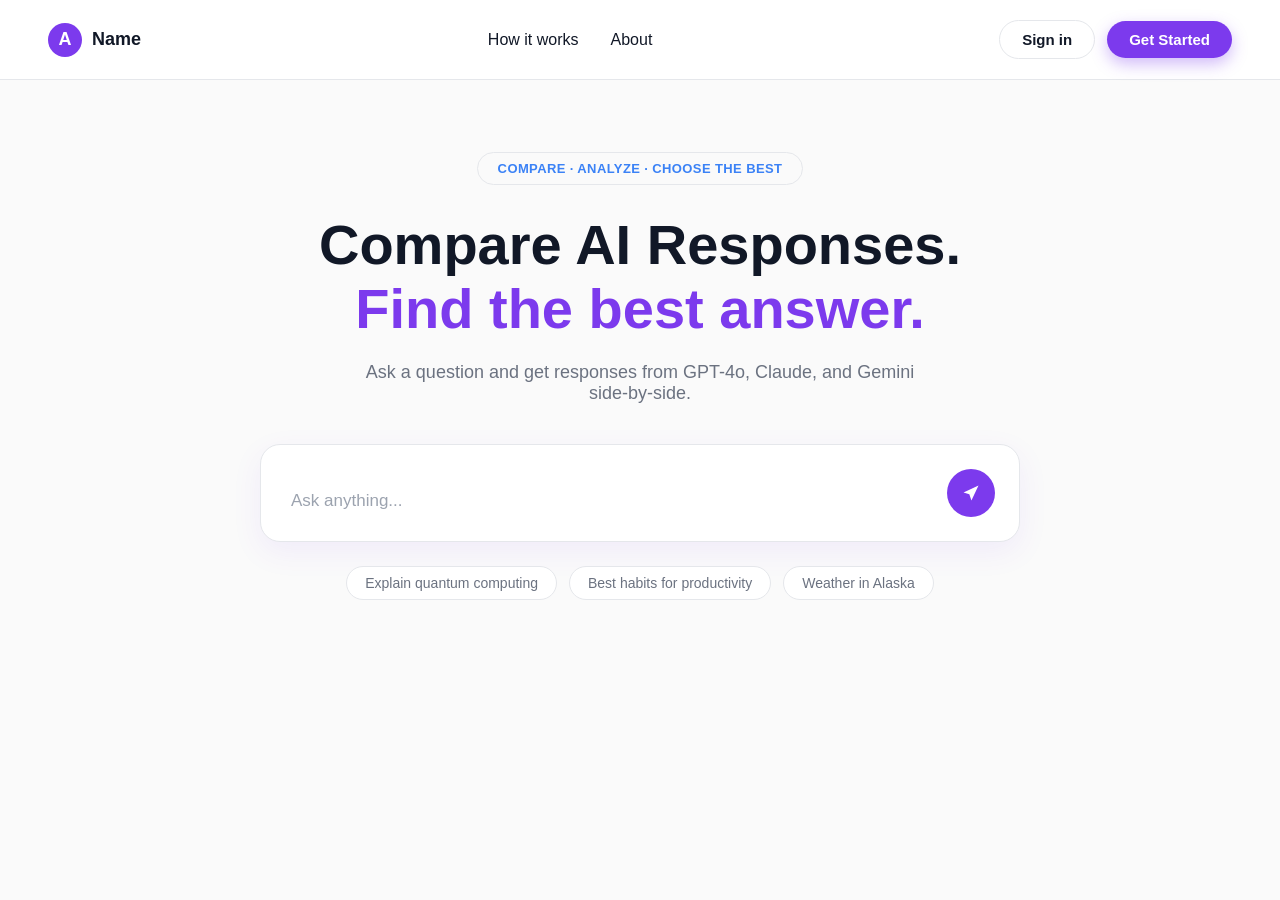
==== index (2).html @ ab3ca562 "Add files via upload" ====
<!DOCTYPE html>
<html lang="en">
<head>
<meta charset="UTF-8">
<meta name="viewport" content="width=device-width, initial-scale=1.0">
<title>LLM Router — Compare AI Responses</title>
<link rel="stylesheet" href="style.css">
</head>
<body>

<header class="topbar">
  <a class="brand" href="#" data-action="go-landing">
    <span class="brand-avatar">A</span>
    <span class="brand-name">Name</span>
  </a>
  <nav class="nav-links">
    <a href="#">How it works</a>
    <a href="#">About</a>
  </nav>
  <div class="nav-actions">
    <a class="btn btn-outline" href="#">Sign in</a>
    <button class="btn btn-primary" data-action="get-started">Get Started</button>
  </div>
</header>

<main>

  <!-- ============ LANDING SCREEN ============ -->
  <section id="screen-landing" class="screen screen--active">
    <div class="landing-hero">
      <span class="pill">COMPARE &middot; ANALYZE &middot; CHOOSE THE BEST</span>
      <h1 class="hero-title">
        Compare AI Responses.<br>
        <span class="accent">Find the best answer.</span>
      </h1>
      <p class="hero-subtitle">
        Ask a question and get responses from GPT-4o, Claude, and Gemini side-by-side.
      </p>

      <form id="question-form" class="ask-box">
        <textarea id="question-input" placeholder="Ask anything..." rows="1" required></textarea>
        <button type="submit" class="send-btn" aria-label="Submit question">
          <svg viewBox="0 0 24 24" fill="currentColor"><path d="M3 11.5 21 3l-8.5 18-2.5-7.5L3 11.5Z"/></svg>
        </button>
      </form>

      <div class="example-chips">
        <button type="button" class="chip">Explain quantum computing</button>
        <button type="button" class="chip">Best habits for productivity</button>
        <button type="button" class="chip">Weather in Alaska</button>
      </div>
    </div>
  </section>

  <!-- ============ LOADING SCREEN ============ -->
  <section id="screen-loading" class="screen">
    <div class="loading-card">
      <span class="brand-avatar brand-avatar--lg">A</span>
      <h2>Comparing responses...</h2>
      <p id="loading-subtitle" class="muted">Getting the best answers from three models.</p>

      <div class="progress-row">
        <div class="progress-track">
          <div id="progress-fill" class="progress-fill"></div>
        </div>
        <span id="progress-percent" class="progress-percent">0%</span>
      </div>

      <ul id="loading-models" class="loading-models"></ul>
    </div>
  </section>

  <!-- ============ RESULTS / COMPARISON SCREEN ============ -->
  <section id="screen-results" class="screen">
    <div class="results-topbar">
      <button class="link-btn" data-action="new-question">&larr; New Question</button>
      <div class="view-toggle">
        <button class="toggle-btn toggle-btn--active" data-view="card">Card View</button>
        <button class="toggle-btn" data-view="table">Table View</button>
      </div>
      <div class="results-actions">
        <button class="icon-btn" data-action="share" title="Share">Share</button>
        <button class="icon-btn" data-action="new-question" title="Restart">&#8635;</button>
      </div>
    </div>

    <h2 class="question-label">Question Asked</h2>
    <p id="question-text" class="question-text">—</p>

    <div id="results-cards" class="results-cards"></div>

    <table id="results-table" class="results-table hidden">
      <thead>
        <tr><th>Model</th><th>Response</th><th></th></tr>
      </thead>
      <tbody id="results-table-body"></tbody>
    </table>

    <div class="verdict-banner">
      <span class="verdict-trophy">🏆</span>
      <div class="verdict-copy">
        <span class="verdict-label">AI Verdict</span>
        <p id="verdict-summary"><strong>—</strong> provides the most actionable, detailed, and well-structured answer.</p>
      </div>
      <div class="verdict-confidence">
        <span class="confidence-label">Confidence Score</span>
        <div class="progress-track progress-track--sm">
          <div id="confidence-fill" class="progress-fill progress-fill--green"></div>
        </div>
      </div>
      <span id="confidence-percent" class="confidence-percent">0%</span>
      <button class="btn btn-outline" data-action="view-verdict">view full verdict &rarr;</button>
    </div>
  </section>

  <!-- ============ EXPANDED RESPONSE SCREEN ============ -->
  <section id="screen-expanded" class="screen">
    <div class="expanded-topbar">
      <button class="link-btn" data-action="back-to-results">&larr; Back to results</button>
      <div class="results-actions">
        <button class="icon-btn" data-action="copy-response">Copy</button>
        <button class="icon-btn" data-action="share">Share</button>
      </div>
    </div>

    <h2 id="expanded-model" class="expanded-model">Model Chosen</h2>
    <p id="expanded-response" class="expanded-response"></p>
  </section>

  <!-- ============ VERDICT / WINNER SCREEN ============ -->
  <section id="screen-verdict" class="screen">
    <div id="confetti" class="confetti"></div>
    <div class="winner-card">
      <span class="winner-trophy">🏆</span>
      <span class="winner-label">WINNER</span>
      <h2 id="winner-model" class="winner-model">Model Name</h2>
      <p id="winner-subtitle" class="winner-subtitle">
        provides the most comprehensive, actionable, and well-structured answer.
      </p>

      <div class="winner-features">
        <div class="feature-card">
          <span class="feature-icon feature-icon--green">🛡️</span>
          <strong>Most Detailed</strong>
          <span class="muted">Covers all aspects thoroughly</span>
        </div>
        <div class="feature-card">
          <span class="feature-icon feature-icon--purple">⚡</span>
          <strong>Most Actionable</strong>
          <span class="muted">Provides clear next steps</span>
        </div>
        <div class="feature-card">
          <span class="feature-icon feature-icon--orange">📋</span>
          <strong>Best Structure</strong>
          <span class="muted">Easy to follow and organized</span>
        </div>
        <div class="feature-card">
          <span class="feature-icon feature-icon--blue">💡</span>
          <strong>More Insights</strong>
          <span class="muted">Offers valuable extra tips</span>
        </div>
      </div>

      <div class="winner-confidence">
        <span class="confidence-label">Confidence Score</span>
        <div class="progress-track">
          <div id="winner-confidence-fill" class="progress-fill progress-fill--green"></div>
        </div>
        <span id="winner-confidence-percent" class="confidence-percent">0%</span>
      </div>

      <button class="btn btn-primary" data-action="ask-another">Ask Another Question &rarr;</button>
    </div>
  </section>

</main>

<script src="script.js"></script>
</body>
</html>
---- style.css ----
:root {
  --purple: #7C3AED;
  --purple-dark: #6D28D9;
  --purple-light: #F3EEFF;
  --blue: #3B82F6;
  --green: #10B981;
  --orange: #F59E0B;
  --ink: #111827;
  --muted: #6B7280;
  --border: #E5E7EB;
  --bg: #FAFAFA;
  --card: #FFFFFF;
  --radius-lg: 20px;
  --radius-md: 12px;
  --shadow: 0 10px 30px rgba(124, 58, 237, 0.08);
}

* { box-sizing: border-box; }

body {
  margin: 0;
  font-family: -apple-system, BlinkMacSystemFont, "Segoe UI", Roboto, Helvetica, Arial, sans-serif;
  color: var(--ink);
  background: var(--bg);
}

a { color: inherit; text-decoration: none; }

.muted { color: var(--muted); }

/* ---------- Top nav ---------- */
.topbar {
  display: flex;
  align-items: center;
  justify-content: space-between;
  padding: 20px 48px;
  border-bottom: 1px solid var(--border);
  background: var(--card);
}

.brand {
  display: flex;
  align-items: center;
  gap: 10px;
  font-weight: 700;
  font-size: 18px;
}

.brand-avatar {
  width: 34px;
  height: 34px;
  border-radius: 50%;
  background: var(--purple);
  color: #fff;
  display: flex;
  align-items: center;
  justify-content: center;
  font-weight: 700;
}

.brand-avatar--lg {
  width: 56px;
  height: 56px;
  font-size: 22px;
  margin: 0 auto 20px;
}

.nav-links {
  display: flex;
  gap: 32px;
  font-weight: 500;
}

.nav-links a:hover { color: var(--purple); }

.nav-actions { display: flex; align-items: center; gap: 12px; }

.btn {
  border: none;
  border-radius: 999px;
  padding: 10px 22px;
  font-weight: 600;
  font-size: 15px;
  cursor: pointer;
  transition: transform 0.15s ease, box-shadow 0.15s ease, opacity 0.15s ease;
}

.btn:hover { transform: translateY(-1px); }

.btn-primary {
  background: var(--purple);
  color: #fff;
  box-shadow: 0 6px 16px rgba(124, 58, 237, 0.35);
}

.btn-primary:hover { background: var(--purple-dark); }

.btn-outline {
  background: #fff;
  color: var(--ink);
  border: 1px solid var(--border);
}

.btn-outline:hover { border-color: var(--purple); color: var(--purple); }

/* ---------- Screens ---------- */
main { max-width: 1100px; margin: 0 auto; padding: 0 24px; }

.screen { display: none; }
.screen--active { display: block; }

/* ---------- Landing ---------- */
.landing-hero {
  text-align: center;
  padding: 72px 0 48px;
}

.pill {
  display: inline-block;
  padding: 8px 20px;
  border-radius: 999px;
  border: 1px solid var(--border);
  color: var(--blue);
  font-weight: 700;
  font-size: 13px;
  letter-spacing: 0.03em;
  margin-bottom: 28px;
}

.hero-title {
  font-size: 56px;
  line-height: 1.15;
  font-weight: 800;
  margin: 0 0 20px;
}

.hero-title .accent { color: var(--purple); }

.hero-subtitle {
  font-size: 18px;
  color: var(--muted);
  max-width: 560px;
  margin: 0 auto 40px;
}

.ask-box {
  display: flex;
  align-items: flex-end;
  gap: 16px;
  max-width: 760px;
  margin: 0 auto;
  background: var(--card);
  border-radius: var(--radius-lg);
  border: 1px solid var(--border);
  box-shadow: var(--shadow);
  padding: 24px 24px 24px 28px;
}

.ask-box textarea {
  flex: 1;
  border: none;
  outline: none;
  resize: none;
  font-size: 17px;
  font-family: inherit;
  color: var(--ink);
  min-height: 28px;
  max-height: 160px;
}

.ask-box textarea::placeholder { color: #9CA3AF; }

.send-btn {
  flex-shrink: 0;
  width: 48px;
  height: 48px;
  border: none;
  border-radius: 50%;
  background: var(--purple);
  color: #fff;
  display: flex;
  align-items: center;
  justify-content: center;
  cursor: pointer;
}

.send-btn svg { width: 20px; height: 20px; }
.send-btn:hover { background: var(--purple-dark); }

.example-chips {
  display: flex;
  justify-content: center;
  flex-wrap: wrap;
  gap: 12px;
  margin-top: 24px;
}

.chip {
  background: #fff;
  border: 1px solid var(--border);
  border-radius: 999px;
  padding: 8px 18px;
  font-size: 14px;
  color: var(--muted);
  cursor: pointer;
}

.chip:hover { border-color: var(--purple); color: var(--purple); }

/* ---------- Loading ---------- */
.loading-card {
  max-width: 480px;
  margin: 100px auto;
  text-align: center;
}

.loading-card h2 { font-size: 24px; margin: 0 0 8px; }
.loading-card .muted { margin: 0 0 32px; }

.progress-row {
  display: flex;
  align-items: center;
  gap: 14px;
  margin-bottom: 36px;
}

.progress-track {
  flex: 1;
  height: 8px;
  background: var(--border);
  border-radius: 999px;
  overflow: hidden;
}

.progress-track--sm { height: 6px; }

.progress-fill {
  height: 100%;
  width: 0%;
  background: var(--green);
  border-radius: 999px;
  transition: width 0.2s ease;
}

.progress-fill--green { background: var(--green); }

.progress-percent, .confidence-percent {
  font-weight: 700;
  font-size: 14px;
  min-width: 40px;
  text-align: right;
}

.loading-models {
  list-style: none;
  margin: 0;
  padding: 0;
  text-align: left;
}

.loading-models li {
  display: flex;
  justify-content: space-between;
  align-items: center;
  padding: 12px 0;
  border-bottom: 1px solid var(--border);
  font-weight: 600;
}

.loading-models li:last-child { border-bottom: none; }

.loading-status { font-weight: 500; font-size: 14px; color: var(--muted); }
.loading-status--done { color: var(--green); }

/* ---------- Results ---------- */
.results-topbar {
  display: flex;
  align-items: center;
  justify-content: space-between;
  padding: 32px 0 8px;
  gap: 16px;
  flex-wrap: wrap;
}

.link-btn {
  background: none;
  border: none;
  font-weight: 600;
  font-size: 15px;
  color: var(--ink);
  cursor: pointer;
}

.link-btn:hover { color: var(--purple); }

.view-toggle {
  display: flex;
  background: var(--border);
  border-radius: 999px;
  padding: 4px;
  gap: 4px;
}

.toggle-btn {
  border: none;
  background: transparent;
  padding: 6px 16px;
  border-radius: 999px;
  font-weight: 600;
  font-size: 13px;
  color: var(--muted);
  cursor: pointer;
}

.toggle-btn--active { background: #fff; color: var(--ink); box-shadow: 0 1px 3px rgba(0,0,0,0.1); }

.results-actions { display: flex; gap: 8px; }

.icon-btn {
  border: 1px solid var(--border);
  background: #fff;
  border-radius: 8px;
  padding: 8px 14px;
  font-weight: 600;
  font-size: 14px;
  cursor: pointer;
}

.icon-btn:hover { border-color: var(--purple); color: var(--purple); }

.question-label {
  font-size: 13px;
  text-transform: uppercase;
  letter-spacing: 0.06em;
  color: var(--muted);
  margin: 20px 0 6px;
}

.question-text {
  font-size: 22px;
  font-weight: 700;
  margin: 0 0 28px;
}

.results-cards {
  display: grid;
  grid-template-columns: repeat(3, 1fr);
  gap: 20px;
  margin-bottom: 28px;
}

.result-card {
  background: var(--card);
  border: 1px solid var(--border);
  border-radius: var(--radius-lg);
  padding: 24px;
  display: flex;
  flex-direction: column;
}

.result-card h3 { margin: 0 0 14px; font-size: 18px; }

.result-card .response-label {
  font-weight: 700;
  margin-bottom: 4px;
}

.result-card p {
  color: var(--muted);
  font-size: 15px;
  line-height: 1.5;
  flex: 1;
  margin: 0 0 20px;
}

.read-more-btn {
  border: none;
  border-radius: var(--radius-md);
  padding: 12px 16px;
  font-weight: 700;
  cursor: pointer;
  text-align: center;
}

.read-more-btn--green { background: #DCFCE7; color: #16A34A; }
.read-more-btn--orange { background: #FEF3C7; color: #D97706; }
.read-more-btn--blue { background: #DBEAFE; color: #2563EB; }

.results-table {
  width: 100%;
  border-collapse: collapse;
  margin-bottom: 28px;
  background: var(--card);
  border: 1px solid var(--border);
  border-radius: var(--radius-lg);
  overflow: hidden;
}

.results-table th, .results-table td {
  text-align: left;
  padding: 16px 20px;
  border-bottom: 1px solid var(--border);
  vertical-align: top;
}

.results-table th { font-size: 13px; text-transform: uppercase; color: var(--muted); }
.results-table td.model-cell { font-weight: 700; white-space: nowrap; }
.results-table td.response-cell { color: var(--muted); font-size: 15px; }
.results-table tr:last-child td { border-bottom: none; }

.hidden { display: none !important; }

.verdict-banner {
  display: flex;
  align-items: center;
  gap: 20px;
  background: var(--purple-light);
  border-radius: var(--radius-lg);
  padding: 24px 28px;
  margin-bottom: 48px;
  flex-wrap: wrap;
}

.verdict-trophy { font-size: 32px; }

.verdict-copy { flex: 1; min-width: 220px; }
.verdict-label { display: block; font-size: 13px; color: var(--muted); margin-bottom: 4px; }
.verdict-copy p { margin: 0; font-size: 16px; }

.verdict-confidence {
  display: flex;
  flex-direction: column;
  gap: 6px;
  min-width: 160px;
}

.confidence-label { font-size: 13px; color: var(--muted); }

/* ---------- Expanded response ---------- */
.expanded-topbar {
  display: flex;
  align-items: center;
  justify-content: space-between;
  padding: 32px 0;
}

.expanded-model { font-size: 26px; margin: 0 0 20px; }

.expanded-response {
  font-size: 17px;
  line-height: 1.7;
  color: var(--ink);
  max-width: 760px;
  padding-bottom: 80px;
}

/* ---------- Verdict / Winner ---------- */
#screen-verdict { position: relative; overflow: hidden; }

.confetti { position: absolute; inset: 0; pointer-events: none; }

.confetti span {
  position: absolute;
  top: -20px;
  width: 8px;
  height: 8px;
  border-radius: 2px;
  animation: confetti-fall linear forwards;
}

@keyframes confetti-fall {
  to { transform: translateY(420px) rotate(360deg); opacity: 0; }
}

.winner-card {
  position: relative;
  text-align: center;
  max-width: 640px;
  margin: 56px auto;
  padding: 0 16px;
}

.winner-trophy { font-size: 56px; display: block; margin-bottom: 12px; }

.winner-label {
  display: inline-block;
  font-weight: 800;
  letter-spacing: 0.15em;
  font-size: 13px;
  color: var(--purple);
  margin-bottom: 8px;
}

.winner-model { font-size: 34px; margin: 0 0 12px; }

.winner-subtitle {
  color: var(--muted);
  font-size: 16px;
  max-width: 480px;
  margin: 0 auto 32px;
}

.winner-features {
  display: grid;
  grid-template-columns: repeat(4, 1fr);
  gap: 14px;
  margin-bottom: 40px;
}

.feature-card {
  background: var(--card);
  border: 1px solid var(--border);
  border-radius: var(--radius-md);
  padding: 18px 12px;
  display: flex;
  flex-direction: column;
  gap: 6px;
  font-size: 13px;
}

.feature-icon { font-size: 20px; margin-bottom: 4px; }

.winner-confidence {
  display: flex;
  align-items: center;
  gap: 14px;
  margin-bottom: 32px;
  text-align: left;
}

.winner-confidence .confidence-label { flex-shrink: 0; }

/* ---------- Responsive ---------- */
@media (max-width: 860px) {
  .topbar { padding: 16px 20px; }
  .nav-links { display: none; }
  .hero-title { font-size: 38px; }
  .results-cards { grid-template-columns: 1fr; }
  .winner-features { grid-template-columns: repeat(2, 1fr); }
  .verdict-banner { flex-direction: column; align-items: flex-start; }
}
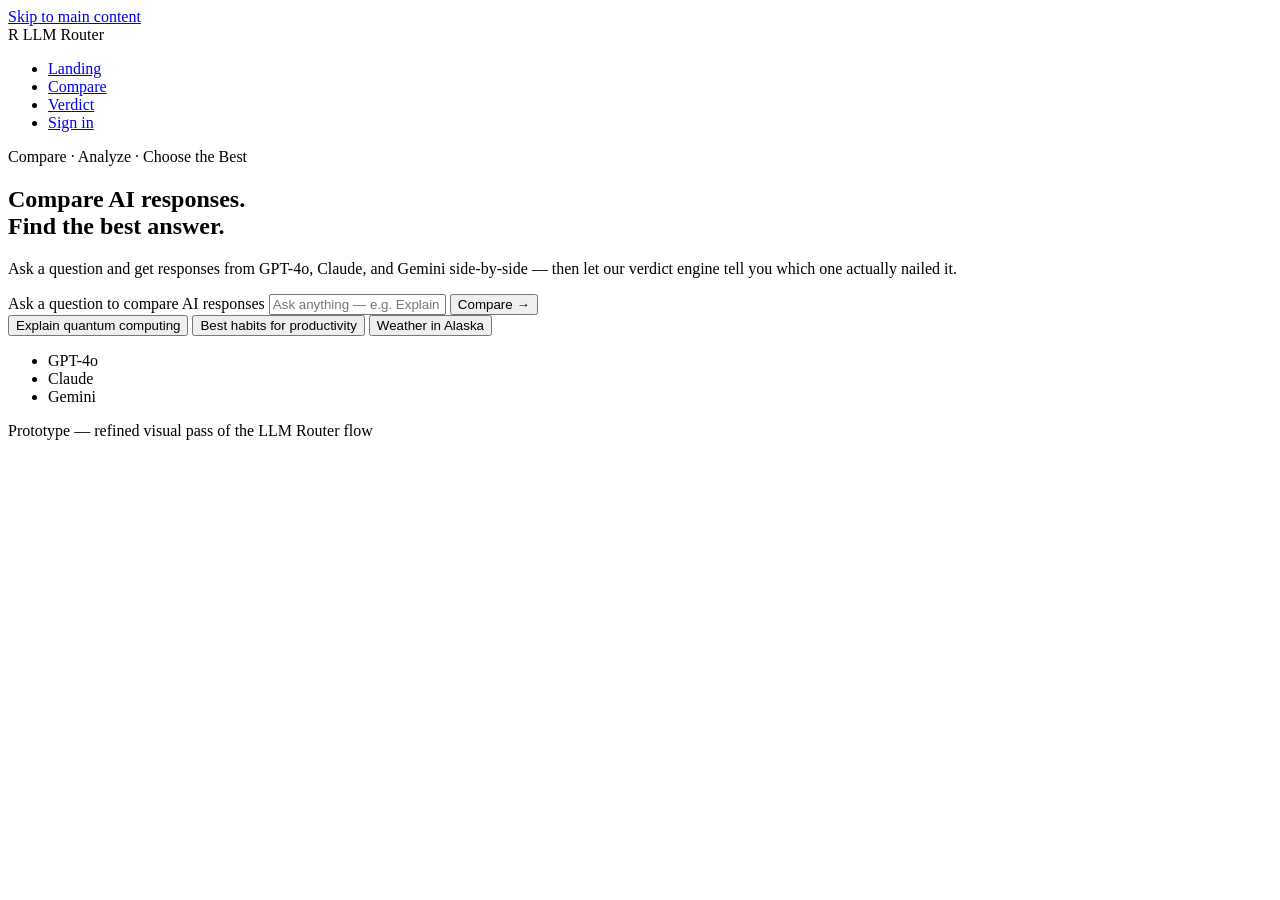
==== commit 3693f32b: "Add files via upload" ====
--- a/index (2).html
+++ b/index (2).html
@@ -2,179 +2,276 @@
 <html lang="en">
 <head>
 <meta charset="UTF-8">
-<meta name="viewport" content="width=device-width, initial-scale=1.0">
-<title>LLM Router — Compare AI Responses</title>
-<link rel="stylesheet" href="style.css">
+<meta name="viewport" content="width=device-width, initial-scale=1">
+<title>LLM Router — Compare AI responses</title>
+<meta name="description" content="Ask a question, compare answers from GPT-4o, Claude and Gemini side by side, and see which response wins.">
+<link rel="icon" href="data:image/svg+xml,%3Csvg xmlns='http://www.w3.org/2000/svg' viewBox='0 0 32 32'%3E%3Cdefs%3E%3ClinearGradient id='g' x1='0' y1='0' x2='1' y2='1'%3E%3Cstop offset='0' stop-color='%238B7CFF'/%3E%3Cstop offset='1' stop-color='%235B8CFF'/%3E%3C/linearGradient%3E%3C/defs%3E%3Crect width='32' height='32' rx='8' fill='url(%23g)'/%3E%3Ctext x='16' y='22' font-family='Arial,sans-serif' font-weight='800' font-size='18' fill='%230A0B0E' text-anchor='middle'%3ER%3C/text%3E%3C/svg%3E">
+<link rel="preconnect" href="https://fonts.googleapis.com">
+<link rel="preconnect" href="https://fonts.gstatic.com" crossorigin>
+<link href="https://fonts.googleapis.com/css2?family=Inter:wght@400;500;600;700;800&display=swap" rel="stylesheet">
+<link rel="stylesheet" href="css/styles.css">
 </head>
 <body>
 
-<header class="topbar">
-  <a class="brand" href="#" data-action="go-landing">
-    <span class="brand-avatar">A</span>
-    <span class="brand-name">Name</span>
-  </a>
-  <nav class="nav-links">
-    <a href="#">How it works</a>
-    <a href="#">About</a>
-  </nav>
-  <div class="nav-actions">
-    <a class="btn btn-outline" href="#">Sign in</a>
-    <button class="btn btn-primary" data-action="get-started">Get Started</button>
-  </div>
-</header>
-
-<main>
-
-  <!-- ============ LANDING SCREEN ============ -->
-  <section id="screen-landing" class="screen screen--active">
-    <div class="landing-hero">
-      <span class="pill">COMPARE &middot; ANALYZE &middot; CHOOSE THE BEST</span>
-      <h1 class="hero-title">
-        Compare AI Responses.<br>
-        <span class="accent">Find the best answer.</span>
+<a class="skip-link" href="#main-content">Skip to main content</a>
+
+<div class="app">
+
+  <header class="site-header">
+    <div class="brand">
+      <span class="brand-mark" aria-hidden="true">R</span>
+      <span class="brand-name">LLM Router</span>
+    </div>
+
+    <nav class="primary-nav" aria-label="Main">
+      <ul>
+        <li><a href="#/landing" data-route="landing">Landing</a></li>
+        <li><a href="#/compare" data-route="compare">Compare</a></li>
+        <li><a href="#/verdict" data-route="verdict">Verdict</a></li>
+        <li><a href="#/auth" data-route="auth">Sign in</a></li>
+      </ul>
+    </nav>
+
+    <div class="header-spacer" aria-hidden="true"></div>
+  </header>
+
+  <p id="route-announcer" class="visually-hidden" role="status" aria-live="polite"></p>
+  <p id="toast" class="visually-hidden" role="status" aria-live="polite"></p>
+
+  <main id="main-content" class="app-main" tabindex="-1">
+
+    <!-- ============ SCREEN: LANDING ============ -->
+    <section id="screen-landing" class="screen screen-landing" data-screen="landing" tabindex="-1">
+      <p class="eyebrow">
+        <span class="eyebrow-dot" aria-hidden="true"></span>
+        Compare &middot; Analyze &middot; Choose the Best
+      </p>
+
+      <h1 class="landing-title">
+        Compare AI responses.<br>
+        <span class="gradient-text">Find the best answer.</span>
       </h1>
-      <p class="hero-subtitle">
-        Ask a question and get responses from GPT-4o, Claude, and Gemini side-by-side.
+
+      <p class="landing-subtitle">
+        Ask a question and get responses from GPT-4o, Claude, and Gemini side-by-side — then let our verdict engine tell you which one actually nailed it.
       </p>
 
-      <form id="question-form" class="ask-box">
-        <textarea id="question-input" placeholder="Ask anything..." rows="1" required></textarea>
-        <button type="submit" class="send-btn" aria-label="Submit question">
-          <svg viewBox="0 0 24 24" fill="currentColor"><path d="M3 11.5 21 3l-8.5 18-2.5-7.5L3 11.5Z"/></svg>
+      <form id="query-form" class="query-form" novalidate>
+        <label class="visually-hidden" for="query-input">Ask a question to compare AI responses</label>
+        <input
+          id="query-input"
+          name="query"
+          type="text"
+          class="query-input"
+          placeholder="Ask anything — e.g. Explain quantum computing"
+          autocomplete="off"
+        >
+        <button type="submit" class="btn btn-primary query-submit">
+          Compare <span aria-hidden="true">→</span>
         </button>
       </form>
 
-      <div class="example-chips">
-        <button type="button" class="chip">Explain quantum computing</button>
-        <button type="button" class="chip">Best habits for productivity</button>
-        <button type="button" class="chip">Weather in Alaska</button>
-      </div>
-    </div>
-  </section>
-
-  <!-- ============ LOADING SCREEN ============ -->
-  <section id="screen-loading" class="screen">
-    <div class="loading-card">
-      <span class="brand-avatar brand-avatar--lg">A</span>
-      <h2>Comparing responses...</h2>
-      <p id="loading-subtitle" class="muted">Getting the best answers from three models.</p>
-
-      <div class="progress-row">
-        <div class="progress-track">
-          <div id="progress-fill" class="progress-fill"></div>
-        </div>
-        <span id="progress-percent" class="progress-percent">0%</span>
-      </div>
-
-      <ul id="loading-models" class="loading-models"></ul>
-    </div>
-  </section>
-
-  <!-- ============ RESULTS / COMPARISON SCREEN ============ -->
-  <section id="screen-results" class="screen">
-    <div class="results-topbar">
-      <button class="link-btn" data-action="new-question">&larr; New Question</button>
-      <div class="view-toggle">
-        <button class="toggle-btn toggle-btn--active" data-view="card">Card View</button>
-        <button class="toggle-btn" data-view="table">Table View</button>
-      </div>
-      <div class="results-actions">
-        <button class="icon-btn" data-action="share" title="Share">Share</button>
-        <button class="icon-btn" data-action="new-question" title="Restart">&#8635;</button>
-      </div>
-    </div>
-
-    <h2 class="question-label">Question Asked</h2>
-    <p id="question-text" class="question-text">—</p>
-
-    <div id="results-cards" class="results-cards"></div>
-
-    <table id="results-table" class="results-table hidden">
-      <thead>
-        <tr><th>Model</th><th>Response</th><th></th></tr>
-      </thead>
-      <tbody id="results-table-body"></tbody>
-    </table>
-
-    <div class="verdict-banner">
-      <span class="verdict-trophy">🏆</span>
-      <div class="verdict-copy">
-        <span class="verdict-label">AI Verdict</span>
-        <p id="verdict-summary"><strong>—</strong> provides the most actionable, detailed, and well-structured answer.</p>
-      </div>
-      <div class="verdict-confidence">
-        <span class="confidence-label">Confidence Score</span>
-        <div class="progress-track progress-track--sm">
-          <div id="confidence-fill" class="progress-fill progress-fill--green"></div>
-        </div>
-      </div>
-      <span id="confidence-percent" class="confidence-percent">0%</span>
-      <button class="btn btn-outline" data-action="view-verdict">view full verdict &rarr;</button>
-    </div>
-  </section>
-
-  <!-- ============ EXPANDED RESPONSE SCREEN ============ -->
-  <section id="screen-expanded" class="screen">
-    <div class="expanded-topbar">
-      <button class="link-btn" data-action="back-to-results">&larr; Back to results</button>
-      <div class="results-actions">
-        <button class="icon-btn" data-action="copy-response">Copy</button>
-        <button class="icon-btn" data-action="share">Share</button>
-      </div>
-    </div>
-
-    <h2 id="expanded-model" class="expanded-model">Model Chosen</h2>
-    <p id="expanded-response" class="expanded-response"></p>
-  </section>
-
-  <!-- ============ VERDICT / WINNER SCREEN ============ -->
-  <section id="screen-verdict" class="screen">
-    <div id="confetti" class="confetti"></div>
-    <div class="winner-card">
-      <span class="winner-trophy">🏆</span>
-      <span class="winner-label">WINNER</span>
-      <h2 id="winner-model" class="winner-model">Model Name</h2>
-      <p id="winner-subtitle" class="winner-subtitle">
-        provides the most comprehensive, actionable, and well-structured answer.
-      </p>
-
-      <div class="winner-features">
-        <div class="feature-card">
-          <span class="feature-icon feature-icon--green">🛡️</span>
-          <strong>Most Detailed</strong>
-          <span class="muted">Covers all aspects thoroughly</span>
-        </div>
-        <div class="feature-card">
-          <span class="feature-icon feature-icon--purple">⚡</span>
-          <strong>Most Actionable</strong>
-          <span class="muted">Provides clear next steps</span>
-        </div>
-        <div class="feature-card">
-          <span class="feature-icon feature-icon--orange">📋</span>
-          <strong>Best Structure</strong>
-          <span class="muted">Easy to follow and organized</span>
-        </div>
-        <div class="feature-card">
-          <span class="feature-icon feature-icon--blue">💡</span>
-          <strong>More Insights</strong>
-          <span class="muted">Offers valuable extra tips</span>
-        </div>
-      </div>
-
-      <div class="winner-confidence">
-        <span class="confidence-label">Confidence Score</span>
-        <div class="progress-track">
-          <div id="winner-confidence-fill" class="progress-fill progress-fill--green"></div>
-        </div>
-        <span id="winner-confidence-percent" class="confidence-percent">0%</span>
-      </div>
-
-      <button class="btn btn-primary" data-action="ask-another">Ask Another Question &rarr;</button>
-    </div>
-  </section>
-
-</main>
-
-<script src="script.js"></script>
+      <div class="examples" role="group" aria-label="Example questions">
+        <button type="button" class="chip" data-example="Explain quantum computing">Explain quantum computing</button>
+        <button type="button" class="chip" data-example="Best habits for productivity">Best habits for productivity</button>
+        <button type="button" class="chip" data-example="Weather in Alaska">Weather in Alaska</button>
+      </div>
+
+      <ul class="model-list" aria-label="Models compared">
+        <li><span class="model-dot" style="background:#5B8CFF" aria-hidden="true"></span>GPT-4o</li>
+        <li><span class="model-dot" style="background:#8B7CFF" aria-hidden="true"></span>Claude</li>
+        <li><span class="model-dot" style="background:#5BD6C0" aria-hidden="true"></span>Gemini</li>
+      </ul>
+    </section>
+
+    <!-- ============ SCREEN: COMPARE ============ -->
+    <section id="screen-compare" class="screen screen-compare" data-screen="compare" tabindex="-1" hidden>
+      <div class="compare-header">
+        <div>
+          <p class="eyebrow-label" id="question-label">Question asked</p>
+          <h1 class="question-text" id="question-text">&ldquo;Explain quantum computing&rdquo;</h1>
+        </div>
+
+        <div class="compare-controls">
+          <div class="view-tabs" role="tablist" aria-label="Response view">
+            <button type="button" id="tab-card" class="tab-btn" role="tab" aria-selected="true" aria-controls="panel-card" tabindex="0">Card View</button>
+            <button type="button" id="tab-table" class="tab-btn" role="tab" aria-selected="false" aria-controls="panel-table" tabindex="-1">Table View</button>
+          </div>
+          <button type="button" class="btn btn-ghost" id="share-btn">Share</button>
+        </div>
+      </div>
+
+      <div id="panel-card" role="tabpanel" aria-labelledby="tab-card" tabindex="0">
+        <div class="response-grid">
+
+          <article class="response-card is-winner">
+            <span class="winner-badge"><span aria-hidden="true">🏆</span> Winner</span>
+            <h2 class="response-model"><span class="model-dot" style="background:#8B7CFF" aria-hidden="true"></span>Claude</h2>
+            <p class="response-snippet">Quantum computing harnesses superposition and entanglement to process information in fundamentally different ways than classical computers — here's a breakdown of the core concepts, with a real-world analogy for each.</p>
+            <button type="button" class="link-btn" data-open-verdict>Open full response <span aria-hidden="true">→</span></button>
+          </article>
+
+          <article class="response-card">
+            <h2 class="response-model"><span class="model-dot" style="background:#5B8CFF" aria-hidden="true"></span>GPT-4o</h2>
+            <p class="response-snippet">Quantum computing uses qubits that can exist in superposition, enabling certain calculations to be performed in parallel compared to classical bits.</p>
+            <button type="button" class="link-btn" data-open-verdict>Open full response <span aria-hidden="true">→</span></button>
+          </article>
+
+          <article class="response-card">
+            <h2 class="response-model"><span class="model-dot" style="background:#5BD6C0" aria-hidden="true"></span>Gemini</h2>
+            <p class="response-snippet">At its core, quantum computing relies on qubits instead of bits. Unlike classical bits, qubits can represent multiple states simultaneously.</p>
+            <button type="button" class="link-btn" data-open-verdict>Open full response <span aria-hidden="true">→</span></button>
+          </article>
+
+        </div>
+      </div>
+
+      <div id="panel-table" role="tabpanel" aria-labelledby="tab-table" tabindex="0" hidden>
+        <table class="response-table">
+          <caption class="visually-hidden">Model responses for &ldquo;Explain quantum computing&rdquo;</caption>
+          <thead>
+            <tr>
+              <th scope="col">Model</th>
+              <th scope="col">Response</th>
+            </tr>
+          </thead>
+          <tbody>
+            <tr>
+              <th scope="row"><span class="model-dot" style="background:#5B8CFF" aria-hidden="true"></span>GPT-4o</th>
+              <td>Quantum computing uses qubits that can exist in superposition, enabling certain calculations to be performed in parallel compared to classical bits.</td>
+            </tr>
+            <tr>
+              <th scope="row"><span class="model-dot" style="background:#8B7CFF" aria-hidden="true"></span>Claude <span class="visually-hidden">(winner)</span></th>
+              <td>Quantum computing harnesses superposition and entanglement to process information in fundamentally different ways than classical computers — here's a breakdown of the core concepts, with a real-world analogy for each.</td>
+            </tr>
+            <tr>
+              <th scope="row"><span class="model-dot" style="background:#5BD6C0" aria-hidden="true"></span>Gemini</th>
+              <td>At its core, quantum computing relies on qubits instead of bits. Unlike classical bits, qubits can represent multiple states simultaneously.</td>
+            </tr>
+          </tbody>
+        </table>
+      </div>
+
+      <div class="verdict-banner">
+        <div class="verdict-banner-text">
+          <span class="verdict-banner-icon" aria-hidden="true">🏆</span>
+          <div>
+            <p class="verdict-banner-label">AI Verdict</p>
+            <p class="verdict-banner-body"><strong>Claude</strong> provides the most actionable, detailed, and well-structured answer.</p>
+          </div>
+        </div>
+        <button type="button" class="btn btn-primary" data-open-verdict>View full verdict <span aria-hidden="true">→</span></button>
+      </div>
+    </section>
+
+    <!-- ============ SCREEN: VERDICT ============ -->
+    <section id="screen-verdict" class="screen screen-verdict" data-screen="verdict" tabindex="-1" hidden>
+      <a class="back-link" href="#/compare">
+        <span aria-hidden="true">←</span> Back to results
+      </a>
+
+      <div class="verdict-card">
+        <span class="winner-badge winner-badge-lg"><span aria-hidden="true">🏆</span> Winner</span>
+        <h1 class="verdict-title">Claude</h1>
+        <p class="verdict-desc">Provides the most comprehensive, actionable, and well-structured answer among the three models compared.</p>
+
+        <ul class="criteria-grid">
+          <li class="criteria-item">
+            <p class="criteria-title"><span aria-hidden="true">🛡️</span> Most Detailed</p>
+            <p class="criteria-desc">Covers all aspects thoroughly</p>
+          </li>
+          <li class="criteria-item">
+            <p class="criteria-title"><span aria-hidden="true">⚡</span> Most Actionable</p>
+            <p class="criteria-desc">Provides clear next steps</p>
+          </li>
+          <li class="criteria-item">
+            <p class="criteria-title"><span aria-hidden="true">📋</span> Best Structure</p>
+            <p class="criteria-desc">Easy to follow and organized</p>
+          </li>
+          <li class="criteria-item">
+            <p class="criteria-title"><span aria-hidden="true">💡</span> More Insights</p>
+            <p class="criteria-desc">Offers valuable extra tips</p>
+          </li>
+        </ul>
+
+        <p class="confidence-label" id="confidence-label">Confidence Score</p>
+        <div
+          class="confidence-track"
+          role="progressbar"
+          aria-labelledby="confidence-label"
+          aria-valuenow="87"
+          aria-valuemin="0"
+          aria-valuemax="100"
+          aria-valuetext="87%"
+        >
+          <div class="confidence-fill" style="width:87%"></div>
+        </div>
+        <p class="confidence-value" aria-hidden="true">87%</p>
+
+        <div class="verdict-actions">
+          <button type="button" class="btn btn-secondary" id="copy-verdict-btn">Copy</button>
+          <button type="button" class="btn btn-secondary" id="share-verdict-btn">Share</button>
+          <a class="btn btn-primary" href="#/landing" id="ask-another-btn">Ask another question <span aria-hidden="true">→</span></a>
+        </div>
+      </div>
+    </section>
+
+    <!-- ============ SCREEN: AUTH ============ -->
+    <section id="screen-auth" class="screen screen-auth" data-screen="auth" tabindex="-1" hidden>
+      <div class="auth-card">
+        <div class="auth-tabs" role="tablist" aria-label="Account access">
+          <button type="button" id="tab-signin" class="tab-btn" role="tab" aria-selected="true" aria-controls="panel-signin" tabindex="0">Sign in</button>
+          <button type="button" id="tab-signup" class="tab-btn" role="tab" aria-selected="false" aria-controls="panel-signup" tabindex="-1">Create account</button>
+        </div>
+
+        <div id="panel-signin" role="tabpanel" aria-labelledby="tab-signin" tabindex="0">
+          <h1 class="auth-title" tabindex="-1">Welcome back</h1>
+          <p class="auth-subtitle">Sign in to continue comparing AI responses.</p>
+
+          <form class="auth-form" data-auth-form novalidate>
+            <div class="field">
+              <label for="signin-username">Username</label>
+              <input id="signin-username" name="username" type="text" autocomplete="username" placeholder="your username">
+            </div>
+            <div class="field">
+              <label for="signin-password">Password</label>
+              <input id="signin-password" name="password" type="password" autocomplete="current-password" placeholder="••••••••">
+            </div>
+            <button type="submit" class="btn btn-primary auth-submit">Sign in</button>
+          </form>
+
+          <p class="auth-switch">Don't have an account? <a href="#" data-switch-tab="signup">Get Started</a></p>
+        </div>
+
+        <div id="panel-signup" role="tabpanel" aria-labelledby="tab-signup" tabindex="0" hidden>
+          <h1 class="auth-title" tabindex="-1">Create your account</h1>
+          <p class="auth-subtitle">Get started comparing AI responses side-by-side.</p>
+
+          <form class="auth-form" data-auth-form novalidate>
+            <div class="field">
+              <label for="signup-username">Username</label>
+              <input id="signup-username" name="username" type="text" autocomplete="username" placeholder="your username">
+            </div>
+            <div class="field">
+              <label for="signup-password">Password</label>
+              <input id="signup-password" name="password" type="password" autocomplete="new-password" placeholder="••••••••">
+            </div>
+            <button type="submit" class="btn btn-primary auth-submit">Create Account</button>
+          </form>
+
+          <p class="auth-switch">Already have an account? <a href="#" data-switch-tab="signin">Sign in</a></p>
+        </div>
+      </div>
+    </section>
+
+  </main>
+
+  <footer class="site-footer">
+    Prototype — refined visual pass of the LLM Router flow
+  </footer>
+
+</div>
+
+<script src="js/app.js"></script>
 </body>
 </html>
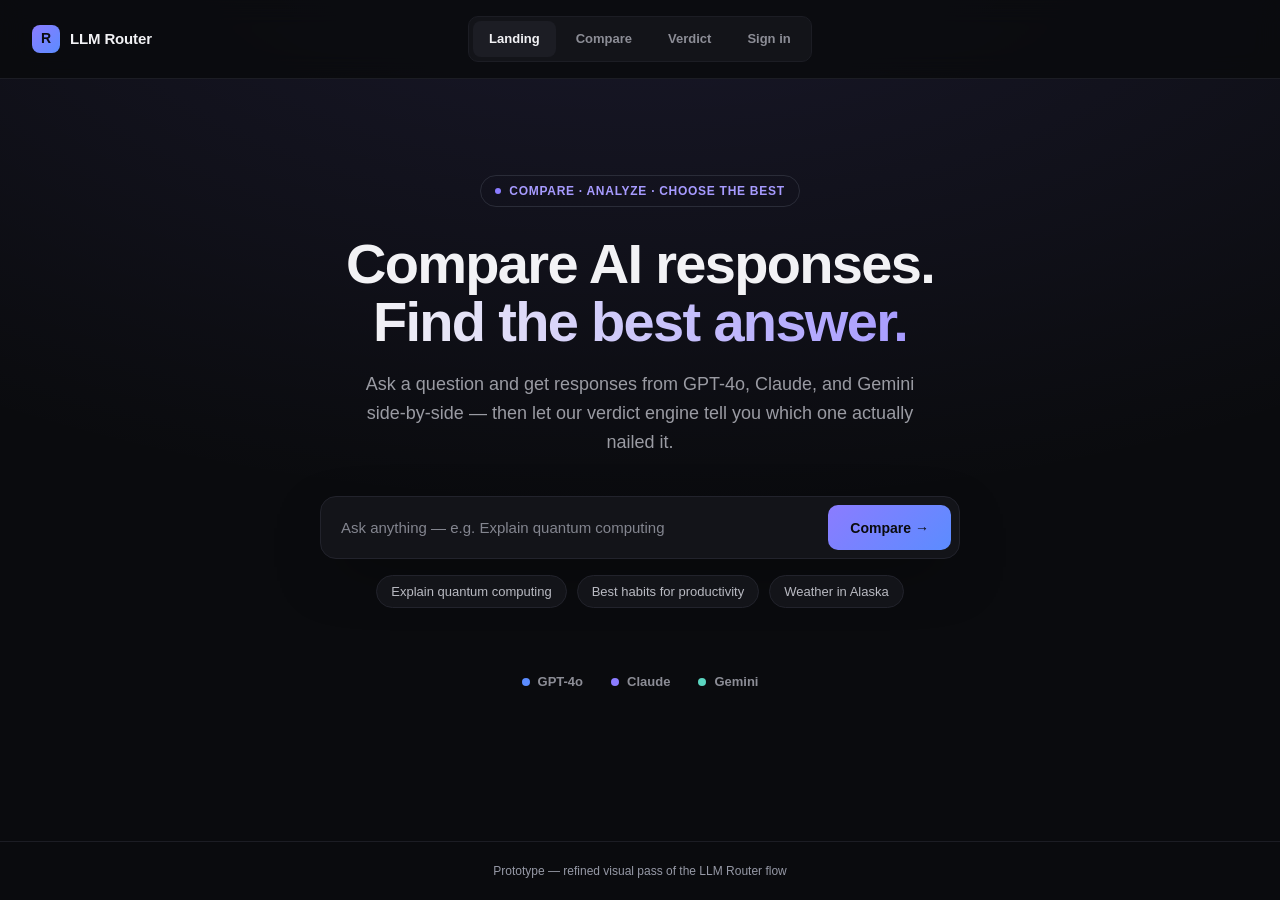
==== commit 0fc9104c: "Add files via upload" ====
--- a/index (2).html
+++ b/index (2).html
@@ -9,7 +9,7 @@
 <link rel="preconnect" href="https://fonts.googleapis.com">
 <link rel="preconnect" href="https://fonts.gstatic.com" crossorigin>
 <link href="https://fonts.googleapis.com/css2?family=Inter:wght@400;500;600;700;800&display=swap" rel="stylesheet">
-<link rel="stylesheet" href="css/styles.css">
+<link rel="stylesheet" href="styles.css">
 </head>
 <body>
 
@@ -272,6 +272,6 @@
 
 </div>
 
-<script src="js/app.js"></script>
+<script src="script.js"></script>
 </body>
 </html>
--- a/styles.css
+++ b/styles.css
@@ -0,0 +1,861 @@
+/* ===== Design tokens ===== */
+:root {
+  --bg: #0A0B0E;
+  --surface: #131419;
+  --surface-2: #0F1015;
+  --surface-3: #1C1D24;
+  --border: #22232C;
+  --border-soft: #1C1D24;
+  --border-strong: #2A2C38;
+  --border-accent: #2A2C4A;
+  --border-winner: #5B4FCF;
+
+  --text: #F2F2F5;
+  --text-secondary: #9A9BA3;
+  --text-muted: #8C8D96;
+  --text-label: #B9BAC2;
+  --text-faint: #8B8C97;
+  --text-placeholder: #83858F;
+  --text-footer: #9699A6;
+  --text-body: #D6D7DD;
+
+  --accent: #8B7CFF;
+  --accent-2: #5B8CFF;
+  --accent-hover: #A79BFF;
+  --on-accent: #0A0B0E;
+
+  --winner-grad-start: #FFD76A;
+  --winner-grad-end: #FFB020;
+  --winner-text: #2A1B00;
+
+  --focus-ring: #C7BFFF;
+
+  --radius-sm: 8px;
+  --radius-md: 10px;
+  --radius-lg: 16px;
+  --radius-xl: 20px;
+  --radius-pill: 999px;
+}
+
+/* ===== Reset ===== */
+* {
+  box-sizing: border-box;
+}
+
+html {
+  color-scheme: dark;
+}
+
+body {
+  margin: 0;
+  background: var(--bg);
+  color: var(--text);
+  font-family: 'Inter', -apple-system, BlinkMacSystemFont, 'Segoe UI', sans-serif;
+  line-height: 1.5;
+}
+
+img, svg {
+  max-width: 100%;
+}
+
+a {
+  color: var(--accent);
+}
+
+a:hover {
+  color: var(--accent-hover);
+}
+
+input::placeholder {
+  color: var(--text-placeholder);
+}
+
+::selection {
+  background: rgba(139, 124, 255, 0.35);
+}
+
+::-webkit-scrollbar {
+  width: 8px;
+  height: 8px;
+}
+
+::-webkit-scrollbar-thumb {
+  background: var(--surface-3);
+  border-radius: 8px;
+}
+
+@media (prefers-reduced-motion: no-preference) {
+  @keyframes pulse {
+    0%, 100% { opacity: 1; }
+    50% { opacity: 0.4; }
+  }
+  .eyebrow-dot {
+    animation: pulse 2s infinite;
+  }
+}
+
+/* ===== Accessibility helpers ===== */
+.visually-hidden {
+  position: absolute;
+  width: 1px;
+  height: 1px;
+  padding: 0;
+  margin: -1px;
+  overflow: hidden;
+  clip: rect(0, 0, 0, 0);
+  white-space: nowrap;
+  border: 0;
+}
+
+.skip-link {
+  position: absolute;
+  top: -60px;
+  left: 12px;
+  z-index: 100;
+  background: var(--accent);
+  color: var(--on-accent);
+  font-weight: 700;
+  padding: 12px 18px;
+  border-radius: var(--radius-md);
+  transition: top 0.15s ease;
+}
+
+.skip-link:focus {
+  top: 12px;
+}
+
+:focus-visible {
+  outline: 3px solid var(--focus-ring);
+  outline-offset: 2px;
+  border-radius: 4px;
+}
+
+/* ===== Layout ===== */
+.app {
+  min-height: 100vh;
+  background:
+    radial-gradient(ellipse 1200px 600px at 50% -10%, rgba(139, 124, 255, 0.12), transparent),
+    var(--bg);
+  display: flex;
+  flex-direction: column;
+}
+
+.site-header {
+  position: sticky;
+  top: 0;
+  z-index: 50;
+  display: flex;
+  align-items: center;
+  justify-content: space-between;
+  gap: 16px;
+  padding: 16px 32px;
+  border-bottom: 1px solid var(--border-soft);
+  background: rgba(10, 11, 14, 0.85);
+  backdrop-filter: blur(12px);
+  flex-wrap: wrap;
+}
+
+.brand {
+  display: flex;
+  align-items: center;
+  gap: 10px;
+}
+
+.brand-mark {
+  width: 28px;
+  height: 28px;
+  border-radius: 8px;
+  background: linear-gradient(135deg, var(--accent), var(--accent-2));
+  display: flex;
+  align-items: center;
+  justify-content: center;
+  font-weight: 800;
+  font-size: 14px;
+  color: var(--on-accent);
+}
+
+.brand-name {
+  font-weight: 700;
+  font-size: 15px;
+  letter-spacing: -0.01em;
+}
+
+.primary-nav ul {
+  list-style: none;
+  display: flex;
+  gap: 4px;
+  background: var(--surface);
+  border: 1px solid var(--surface-3);
+  border-radius: var(--radius-md);
+  padding: 4px;
+  margin: 0;
+}
+
+.primary-nav a {
+  display: inline-block;
+  color: var(--text-muted);
+  font-size: 13px;
+  font-weight: 600;
+  padding: 8px 16px;
+  border-radius: var(--radius-sm);
+  text-decoration: none;
+}
+
+.primary-nav a:hover {
+  color: var(--text);
+}
+
+.primary-nav a[aria-current="page"] {
+  background: var(--surface-3);
+  color: var(--text);
+}
+
+.header-spacer {
+  width: 120px;
+}
+
+@media (max-width: 720px) {
+  .header-spacer { display: none; }
+}
+
+.app-main {
+  flex: 1;
+  display: flex;
+  flex-direction: column;
+}
+
+.screen {
+  flex: 1;
+  width: 100%;
+}
+
+.screen[hidden] {
+  display: none;
+}
+
+/* ===== Landing ===== */
+.screen-landing {
+  display: flex;
+  flex-direction: column;
+  align-items: center;
+  padding: 96px 24px 64px;
+  text-align: center;
+}
+
+.eyebrow {
+  display: inline-flex;
+  align-items: center;
+  gap: 8px;
+  padding: 6px 14px;
+  border: 1px solid var(--border-strong);
+  border-radius: var(--radius-pill);
+  font-size: 12px;
+  font-weight: 600;
+  letter-spacing: 0.06em;
+  color: var(--accent-hover);
+  margin: 0 0 28px;
+  text-transform: uppercase;
+}
+
+.eyebrow-dot {
+  width: 6px;
+  height: 6px;
+  border-radius: 50%;
+  background: var(--accent);
+  flex-shrink: 0;
+}
+
+.landing-title {
+  font-size: clamp(32px, 6vw, 56px);
+  font-weight: 800;
+  letter-spacing: -0.03em;
+  line-height: 1.05;
+  margin: 0 0 18px;
+  max-width: 780px;
+}
+
+.gradient-text {
+  background: linear-gradient(90deg, var(--text), var(--accent-hover));
+  -webkit-background-clip: text;
+  background-clip: text;
+  color: transparent;
+}
+
+.landing-subtitle {
+  font-size: 18px;
+  color: var(--text-secondary);
+  max-width: 560px;
+  line-height: 1.6;
+  margin: 0 0 40px;
+}
+
+.query-form {
+  width: 100%;
+  max-width: 640px;
+  background: var(--surface);
+  border: 1px solid var(--border);
+  border-radius: var(--radius-lg);
+  padding: 8px;
+  display: flex;
+  gap: 8px;
+  box-shadow: 0 20px 60px -20px rgba(0, 0, 0, 0.6);
+}
+
+.query-input {
+  flex: 1;
+  min-width: 0;
+  background: transparent;
+  border: none;
+  outline: none;
+  color: var(--text);
+  font-size: 15px;
+  padding: 14px 12px;
+  font-family: inherit;
+}
+
+.examples {
+  display: flex;
+  gap: 10px;
+  margin-top: 16px;
+  flex-wrap: wrap;
+  justify-content: center;
+}
+
+.chip {
+  background: var(--surface);
+  border: 1px solid var(--border);
+  color: var(--text-label);
+  font-size: 13px;
+  padding: 8px 14px;
+  border-radius: var(--radius-pill);
+  cursor: pointer;
+  font-family: inherit;
+}
+
+.chip:hover {
+  border-color: var(--border-strong);
+  color: var(--text);
+}
+
+.model-list {
+  list-style: none;
+  display: flex;
+  gap: 28px;
+  margin: 64px 0 0;
+  padding: 0;
+  align-items: center;
+  flex-wrap: wrap;
+  justify-content: center;
+}
+
+.model-list li {
+  display: flex;
+  align-items: center;
+  gap: 8px;
+  font-size: 13px;
+  color: var(--text-muted);
+  font-weight: 600;
+}
+
+.model-dot {
+  width: 8px;
+  height: 8px;
+  border-radius: 50%;
+  flex-shrink: 0;
+  display: inline-block;
+}
+
+/* ===== Buttons ===== */
+.btn {
+  font-family: inherit;
+  font-weight: 700;
+  font-size: 14px;
+  border-radius: var(--radius-md);
+  cursor: pointer;
+  border: none;
+  padding: 11px 20px;
+  text-decoration: none;
+  display: inline-flex;
+  align-items: center;
+  justify-content: center;
+  gap: 4px;
+  min-height: 44px;
+}
+
+.btn-primary {
+  background: linear-gradient(135deg, var(--accent), var(--accent-2));
+  color: var(--on-accent);
+}
+
+.btn-secondary {
+  background: var(--surface-3);
+  border: 1px solid var(--border-strong);
+  color: var(--text-body);
+}
+
+.btn-ghost {
+  background: var(--surface);
+  border: 1px solid var(--border);
+  color: var(--text-label);
+  font-size: 13px;
+  padding: 9px 14px;
+  min-height: 40px;
+}
+
+.query-submit {
+  padding: 0 22px;
+  white-space: nowrap;
+}
+
+.link-btn {
+  align-self: flex-start;
+  background: none;
+  border: none;
+  color: var(--accent);
+  font-size: 13px;
+  font-weight: 600;
+  cursor: pointer;
+  padding: 8px 0;
+  font-family: inherit;
+  min-height: 44px;
+}
+
+.link-btn:hover {
+  color: var(--accent-hover);
+}
+
+/* ===== Compare screen ===== */
+.screen-compare {
+  padding: 40px 32px 64px;
+  max-width: 1200px;
+  margin: 0 auto;
+  width: 100%;
+}
+
+.compare-header {
+  display: flex;
+  align-items: center;
+  justify-content: space-between;
+  margin-bottom: 24px;
+  flex-wrap: wrap;
+  gap: 16px;
+}
+
+.eyebrow-label {
+  font-size: 12px;
+  color: var(--text-faint);
+  font-weight: 600;
+  text-transform: uppercase;
+  letter-spacing: 0.06em;
+  margin: 0 0 6px;
+}
+
+.question-text {
+  font-size: 22px;
+  font-weight: 700;
+  letter-spacing: -0.01em;
+  margin: 0;
+}
+
+.compare-controls {
+  display: flex;
+  gap: 8px;
+  align-items: center;
+}
+
+.view-tabs {
+  display: flex;
+  background: var(--surface);
+  border: 1px solid var(--border);
+  border-radius: var(--radius-md);
+  padding: 3px;
+}
+
+.tab-btn {
+  background: transparent;
+  color: var(--text-muted);
+  border: none;
+  font-size: 13px;
+  font-weight: 600;
+  padding: 8px 16px;
+  border-radius: var(--radius-sm);
+  cursor: pointer;
+  font-family: inherit;
+}
+
+.tab-btn[aria-selected="true"] {
+  background: var(--surface-3);
+  color: var(--text);
+}
+
+.response-grid {
+  display: grid;
+  grid-template-columns: repeat(3, 1fr);
+  gap: 16px;
+}
+
+@media (max-width: 900px) {
+  .response-grid {
+    grid-template-columns: 1fr;
+  }
+}
+
+.response-card {
+  background: var(--surface);
+  border: 1px solid var(--border);
+  border-radius: var(--radius-lg);
+  padding: 20px;
+  display: flex;
+  flex-direction: column;
+  gap: 14px;
+  position: relative;
+}
+
+.response-card.is-winner {
+  border-color: var(--border-winner);
+}
+
+.winner-badge {
+  position: absolute;
+  top: -11px;
+  left: 18px;
+  background: linear-gradient(135deg, var(--winner-grad-start), var(--winner-grad-end));
+  color: var(--winner-text);
+  font-size: 11px;
+  font-weight: 800;
+  padding: 3px 10px;
+  border-radius: var(--radius-pill);
+  letter-spacing: 0.03em;
+  display: inline-flex;
+  align-items: center;
+  gap: 4px;
+}
+
+.winner-badge-lg {
+  position: static;
+  display: inline-flex;
+  background: rgba(255, 183, 32, 0.12);
+  border: 1px solid rgba(255, 183, 32, 0.3);
+  color: var(--winner-grad-start);
+  font-size: 12px;
+  font-weight: 800;
+  padding: 6px 14px;
+  letter-spacing: 0.04em;
+  margin-bottom: 20px;
+}
+
+.response-model {
+  display: flex;
+  align-items: center;
+  gap: 10px;
+  font-weight: 700;
+  font-size: 15px;
+  margin: 0;
+}
+
+.response-snippet {
+  font-size: 14px;
+  line-height: 1.65;
+  color: var(--text-body);
+  flex: 1;
+  margin: 0;
+}
+
+.response-table {
+  width: 100%;
+  border-collapse: collapse;
+  background: var(--surface);
+  border: 1px solid var(--border);
+  border-radius: var(--radius-lg);
+  overflow: hidden;
+}
+
+.response-table th,
+.response-table td {
+  text-align: left;
+  padding: 18px 20px;
+  border-bottom: 1px solid var(--border-soft);
+  font-size: 14px;
+  vertical-align: top;
+}
+
+.response-table thead th {
+  color: var(--text-faint);
+  font-size: 12px;
+  text-transform: uppercase;
+  letter-spacing: 0.06em;
+}
+
+.response-table tbody th {
+  font-weight: 700;
+  white-space: nowrap;
+  display: flex;
+  align-items: center;
+  gap: 8px;
+}
+
+.response-table td {
+  color: var(--text-body);
+}
+
+.response-table tbody tr:last-child th,
+.response-table tbody tr:last-child td {
+  border-bottom: none;
+}
+
+.verdict-banner {
+  margin-top: 28px;
+  background: linear-gradient(135deg, rgba(139, 124, 255, 0.10), rgba(91, 140, 255, 0.06));
+  border: 1px solid var(--border-accent);
+  border-radius: var(--radius-lg);
+  padding: 20px 24px;
+  display: flex;
+  align-items: center;
+  justify-content: space-between;
+  gap: 20px;
+  flex-wrap: wrap;
+}
+
+.verdict-banner-text {
+  display: flex;
+  align-items: center;
+  gap: 14px;
+}
+
+.verdict-banner-icon {
+  font-size: 24px;
+}
+
+.verdict-banner-label {
+  font-size: 12px;
+  font-weight: 700;
+  text-transform: uppercase;
+  letter-spacing: 0.06em;
+  color: var(--accent-hover);
+  margin: 0 0 4px;
+}
+
+.verdict-banner-body {
+  font-size: 14px;
+  color: var(--text-body);
+  margin: 0;
+}
+
+.verdict-banner-body strong {
+  color: var(--text);
+}
+
+/* ===== Verdict screen ===== */
+.screen-verdict {
+  padding: 40px 32px 64px;
+  max-width: 760px;
+  margin: 0 auto;
+  width: 100%;
+}
+
+.back-link {
+  display: inline-flex;
+  align-items: center;
+  gap: 6px;
+  background: none;
+  border: none;
+  color: var(--text-muted);
+  font-size: 13px;
+  cursor: pointer;
+  padding: 8px 0;
+  margin-bottom: 20px;
+  text-decoration: none;
+}
+
+.back-link:hover {
+  color: var(--text);
+}
+
+.verdict-card {
+  background: linear-gradient(180deg, #16171F, var(--surface));
+  border: 1px solid var(--border-accent);
+  border-radius: var(--radius-xl);
+  padding: 36px;
+  text-align: center;
+}
+
+.verdict-title {
+  font-size: 32px;
+  font-weight: 800;
+  margin: 0 0 12px;
+  letter-spacing: -0.02em;
+}
+
+.verdict-desc {
+  color: var(--text-body);
+  font-size: 15px;
+  line-height: 1.6;
+  max-width: 520px;
+  margin: 0 auto 28px;
+}
+
+.criteria-grid {
+  list-style: none;
+  display: grid;
+  grid-template-columns: repeat(2, 1fr);
+  gap: 12px;
+  text-align: left;
+  margin: 0 0 32px;
+  padding: 0;
+}
+
+@media (max-width: 560px) {
+  .criteria-grid {
+    grid-template-columns: 1fr;
+  }
+}
+
+.criteria-item {
+  background: var(--surface-2);
+  border: 1px solid var(--surface-3);
+  border-radius: 12px;
+  padding: 14px 16px;
+}
+
+.criteria-title {
+  font-size: 13px;
+  font-weight: 700;
+  margin: 0 0 4px;
+}
+
+.criteria-desc {
+  font-size: 12px;
+  color: var(--text-muted);
+  margin: 0;
+}
+
+.confidence-label {
+  margin: 0 0 8px;
+  font-size: 12px;
+  color: var(--text-muted);
+  font-weight: 600;
+  text-transform: uppercase;
+  letter-spacing: 0.05em;
+}
+
+.confidence-track {
+  width: 100%;
+  height: 10px;
+  background: var(--surface-3);
+  border-radius: var(--radius-pill);
+  overflow: hidden;
+  margin-bottom: 8px;
+}
+
+.confidence-fill {
+  height: 100%;
+  background: linear-gradient(90deg, var(--accent), var(--accent-2));
+  border-radius: var(--radius-pill);
+}
+
+.confidence-value {
+  font-size: 22px;
+  font-weight: 800;
+  margin: 0 0 28px;
+}
+
+.verdict-actions {
+  display: flex;
+  gap: 10px;
+  justify-content: center;
+  flex-wrap: wrap;
+}
+
+/* ===== Auth screen ===== */
+.screen-auth {
+  display: flex;
+  align-items: center;
+  justify-content: center;
+  padding: 60px 24px;
+}
+
+.auth-card {
+  width: 100%;
+  max-width: 380px;
+  background: var(--surface);
+  border: 1px solid var(--border);
+  border-radius: var(--radius-xl);
+  padding: 36px;
+}
+
+.auth-tabs {
+  display: flex;
+  background: var(--surface-2);
+  border: 1px solid var(--surface-3);
+  border-radius: var(--radius-md);
+  padding: 4px;
+  margin-bottom: 28px;
+}
+
+.auth-tabs .tab-btn {
+  flex: 1;
+}
+
+.auth-title {
+  font-size: 22px;
+  font-weight: 800;
+  margin: 0 0 6px;
+  letter-spacing: -0.01em;
+}
+
+.auth-subtitle {
+  font-size: 13px;
+  color: var(--text-muted);
+  margin: 0 0 24px;
+}
+
+.auth-form {
+  display: flex;
+  flex-direction: column;
+  gap: 12px;
+  margin-bottom: 20px;
+}
+
+.field label {
+  font-size: 12px;
+  font-weight: 600;
+  color: var(--text-label);
+  display: block;
+  margin-bottom: 6px;
+}
+
+.field input {
+  width: 100%;
+  background: var(--surface-2);
+  border: 1px solid var(--border);
+  border-radius: var(--radius-md);
+  padding: 11px 12px;
+  color: var(--text);
+  font-size: 14px;
+  outline: none;
+  font-family: inherit;
+}
+
+.field input:focus-visible {
+  border-color: var(--accent);
+}
+
+.auth-submit {
+  width: 100%;
+}
+
+.auth-switch {
+  text-align: center;
+  font-size: 13px;
+  color: var(--text-muted);
+  margin: 0;
+}
+
+/* ===== Footer ===== */
+.site-footer {
+  text-align: center;
+  padding: 20px;
+  font-size: 12px;
+  color: var(--text-footer);
+  border-top: 1px solid var(--border-soft);
+}
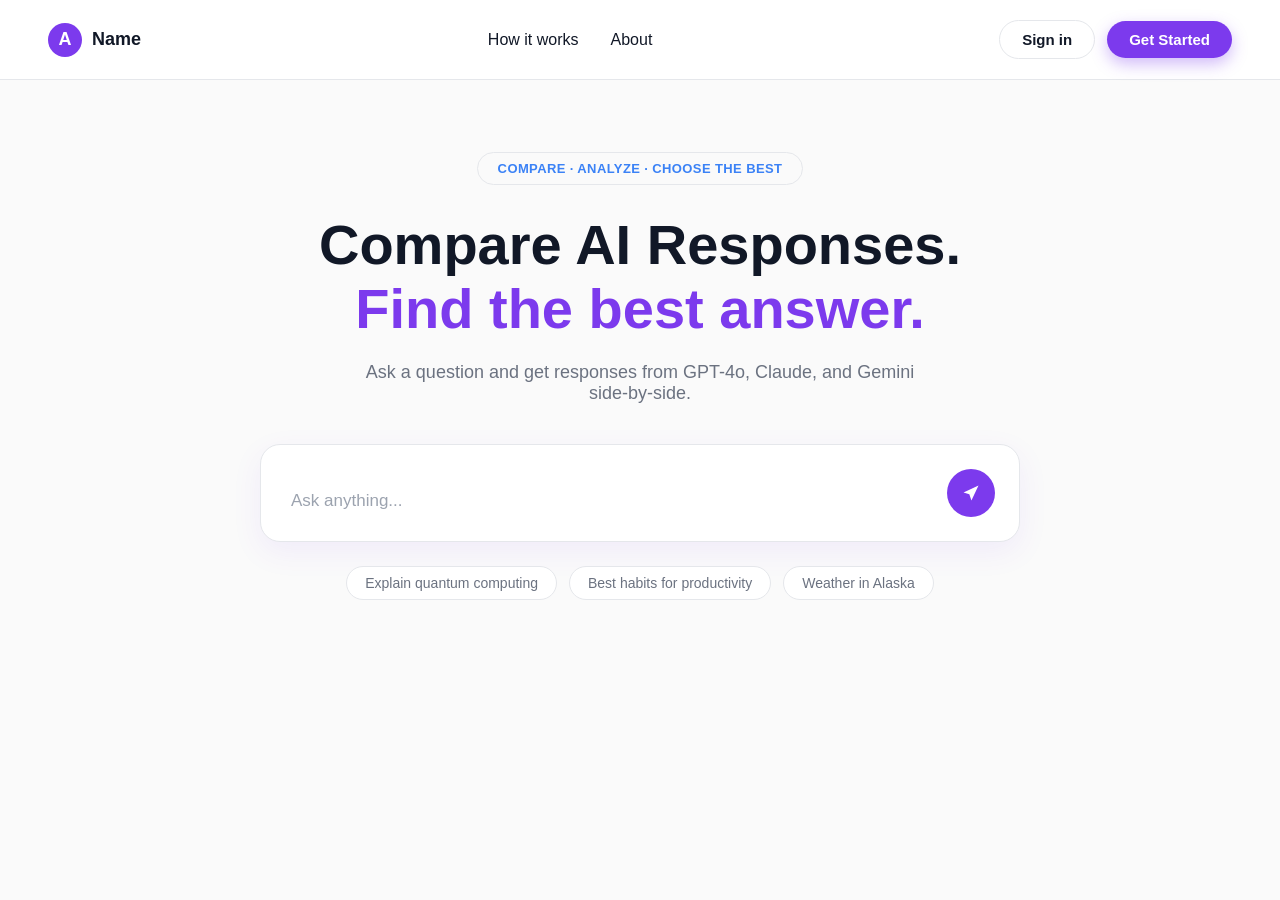
==== commit 8c646823: "Add files via upload" ====
--- a/index (2).html
+++ b/index (2).html
@@ -2,275 +2,290 @@
 <html lang="en">
 <head>
 <meta charset="UTF-8">
-<meta name="viewport" content="width=device-width, initial-scale=1">
-<title>LLM Router — Compare AI responses</title>
-<meta name="description" content="Ask a question, compare answers from GPT-4o, Claude and Gemini side by side, and see which response wins.">
-<link rel="icon" href="data:image/svg+xml,%3Csvg xmlns='http://www.w3.org/2000/svg' viewBox='0 0 32 32'%3E%3Cdefs%3E%3ClinearGradient id='g' x1='0' y1='0' x2='1' y2='1'%3E%3Cstop offset='0' stop-color='%238B7CFF'/%3E%3Cstop offset='1' stop-color='%235B8CFF'/%3E%3C/linearGradient%3E%3C/defs%3E%3Crect width='32' height='32' rx='8' fill='url(%23g)'/%3E%3Ctext x='16' y='22' font-family='Arial,sans-serif' font-weight='800' font-size='18' fill='%230A0B0E' text-anchor='middle'%3ER%3C/text%3E%3C/svg%3E">
-<link rel="preconnect" href="https://fonts.googleapis.com">
-<link rel="preconnect" href="https://fonts.gstatic.com" crossorigin>
-<link href="https://fonts.googleapis.com/css2?family=Inter:wght@400;500;600;700;800&display=swap" rel="stylesheet">
-<link rel="stylesheet" href="styles.css">
+<meta name="viewport" content="width=device-width, initial-scale=1.0">
+<title>LLM Router — Compare AI Responses</title>
+<link rel="stylesheet" href="style.css">
 </head>
 <body>
 
-<a class="skip-link" href="#main-content">Skip to main content</a>
-
-<div class="app">
-
-  <header class="site-header">
-    <div class="brand">
-      <span class="brand-mark" aria-hidden="true">R</span>
-      <span class="brand-name">LLM Router</span>
-    </div>
-
-    <nav class="primary-nav" aria-label="Main">
-      <ul>
-        <li><a href="#/landing" data-route="landing">Landing</a></li>
-        <li><a href="#/compare" data-route="compare">Compare</a></li>
-        <li><a href="#/verdict" data-route="verdict">Verdict</a></li>
-        <li><a href="#/auth" data-route="auth">Sign in</a></li>
-      </ul>
-    </nav>
-
-    <div class="header-spacer" aria-hidden="true"></div>
-  </header>
-
-  <p id="route-announcer" class="visually-hidden" role="status" aria-live="polite"></p>
-  <p id="toast" class="visually-hidden" role="status" aria-live="polite"></p>
-
-  <main id="main-content" class="app-main" tabindex="-1">
-
-    <!-- ============ SCREEN: LANDING ============ -->
-    <section id="screen-landing" class="screen screen-landing" data-screen="landing" tabindex="-1">
-      <p class="eyebrow">
-        <span class="eyebrow-dot" aria-hidden="true"></span>
-        Compare &middot; Analyze &middot; Choose the Best
-      </p>
-
-      <h1 class="landing-title">
-        Compare AI responses.<br>
-        <span class="gradient-text">Find the best answer.</span>
+<header class="topbar">
+  <a class="brand" href="#" data-action="go-landing">
+    <span class="brand-avatar" id="brand-avatar">A</span>
+    <span class="brand-name" id="brand-name">Name</span>
+  </a>
+  <nav class="nav-links">
+    <a href="#" data-action="how-it-works">How it works</a>
+    <a href="#" data-action="about">About</a>
+  </nav>
+  <div class="nav-actions" id="nav-actions-guest">
+    <button class="btn btn-outline" data-action="sign-in">Sign in</button>
+    <button class="btn btn-primary" data-action="get-started">Get Started</button>
+  </div>
+  <div class="nav-actions hidden" id="nav-actions-user">
+    <button class="btn btn-outline" data-action="sign-out">Sign out</button>
+  </div>
+</header>
+
+<main>
+
+  <!-- ============ LANDING SCREEN ============ -->
+  <section id="screen-landing" class="screen screen--active">
+    <div class="landing-hero">
+      <span class="pill">COMPARE &middot; ANALYZE &middot; CHOOSE THE BEST</span>
+      <h1 class="hero-title">
+        Compare AI Responses.<br>
+        <span class="accent">Find the best answer.</span>
       </h1>
-
-      <p class="landing-subtitle">
-        Ask a question and get responses from GPT-4o, Claude, and Gemini side-by-side — then let our verdict engine tell you which one actually nailed it.
-      </p>
-
-      <form id="query-form" class="query-form" novalidate>
-        <label class="visually-hidden" for="query-input">Ask a question to compare AI responses</label>
-        <input
-          id="query-input"
-          name="query"
-          type="text"
-          class="query-input"
-          placeholder="Ask anything — e.g. Explain quantum computing"
-          autocomplete="off"
-        >
-        <button type="submit" class="btn btn-primary query-submit">
-          Compare <span aria-hidden="true">→</span>
+      <p class="hero-subtitle">
+        Ask a question and get responses from GPT-4o, Claude, and Gemini side-by-side.
+      </p>
+
+      <form id="question-form" class="ask-box">
+        <textarea id="question-input" placeholder="Ask anything..." rows="1" required></textarea>
+        <button type="submit" class="send-btn" aria-label="Submit question">
+          <svg viewBox="0 0 24 24" fill="currentColor"><path d="M3 11.5 21 3l-8.5 18-2.5-7.5L3 11.5Z"/></svg>
         </button>
       </form>
 
-      <div class="examples" role="group" aria-label="Example questions">
-        <button type="button" class="chip" data-example="Explain quantum computing">Explain quantum computing</button>
-        <button type="button" class="chip" data-example="Best habits for productivity">Best habits for productivity</button>
-        <button type="button" class="chip" data-example="Weather in Alaska">Weather in Alaska</button>
-      </div>
-
-      <ul class="model-list" aria-label="Models compared">
-        <li><span class="model-dot" style="background:#5B8CFF" aria-hidden="true"></span>GPT-4o</li>
-        <li><span class="model-dot" style="background:#8B7CFF" aria-hidden="true"></span>Claude</li>
-        <li><span class="model-dot" style="background:#5BD6C0" aria-hidden="true"></span>Gemini</li>
-      </ul>
-    </section>
-
-    <!-- ============ SCREEN: COMPARE ============ -->
-    <section id="screen-compare" class="screen screen-compare" data-screen="compare" tabindex="-1" hidden>
-      <div class="compare-header">
-        <div>
-          <p class="eyebrow-label" id="question-label">Question asked</p>
-          <h1 class="question-text" id="question-text">&ldquo;Explain quantum computing&rdquo;</h1>
-        </div>
-
-        <div class="compare-controls">
-          <div class="view-tabs" role="tablist" aria-label="Response view">
-            <button type="button" id="tab-card" class="tab-btn" role="tab" aria-selected="true" aria-controls="panel-card" tabindex="0">Card View</button>
-            <button type="button" id="tab-table" class="tab-btn" role="tab" aria-selected="false" aria-controls="panel-table" tabindex="-1">Table View</button>
-          </div>
-          <button type="button" class="btn btn-ghost" id="share-btn">Share</button>
-        </div>
-      </div>
-
-      <div id="panel-card" role="tabpanel" aria-labelledby="tab-card" tabindex="0">
-        <div class="response-grid">
-
-          <article class="response-card is-winner">
-            <span class="winner-badge"><span aria-hidden="true">🏆</span> Winner</span>
-            <h2 class="response-model"><span class="model-dot" style="background:#8B7CFF" aria-hidden="true"></span>Claude</h2>
-            <p class="response-snippet">Quantum computing harnesses superposition and entanglement to process information in fundamentally different ways than classical computers — here's a breakdown of the core concepts, with a real-world analogy for each.</p>
-            <button type="button" class="link-btn" data-open-verdict>Open full response <span aria-hidden="true">→</span></button>
-          </article>
-
-          <article class="response-card">
-            <h2 class="response-model"><span class="model-dot" style="background:#5B8CFF" aria-hidden="true"></span>GPT-4o</h2>
-            <p class="response-snippet">Quantum computing uses qubits that can exist in superposition, enabling certain calculations to be performed in parallel compared to classical bits.</p>
-            <button type="button" class="link-btn" data-open-verdict>Open full response <span aria-hidden="true">→</span></button>
-          </article>
-
-          <article class="response-card">
-            <h2 class="response-model"><span class="model-dot" style="background:#5BD6C0" aria-hidden="true"></span>Gemini</h2>
-            <p class="response-snippet">At its core, quantum computing relies on qubits instead of bits. Unlike classical bits, qubits can represent multiple states simultaneously.</p>
-            <button type="button" class="link-btn" data-open-verdict>Open full response <span aria-hidden="true">→</span></button>
-          </article>
-
-        </div>
-      </div>
-
-      <div id="panel-table" role="tabpanel" aria-labelledby="tab-table" tabindex="0" hidden>
-        <table class="response-table">
-          <caption class="visually-hidden">Model responses for &ldquo;Explain quantum computing&rdquo;</caption>
-          <thead>
-            <tr>
-              <th scope="col">Model</th>
-              <th scope="col">Response</th>
-            </tr>
-          </thead>
-          <tbody>
-            <tr>
-              <th scope="row"><span class="model-dot" style="background:#5B8CFF" aria-hidden="true"></span>GPT-4o</th>
-              <td>Quantum computing uses qubits that can exist in superposition, enabling certain calculations to be performed in parallel compared to classical bits.</td>
-            </tr>
-            <tr>
-              <th scope="row"><span class="model-dot" style="background:#8B7CFF" aria-hidden="true"></span>Claude <span class="visually-hidden">(winner)</span></th>
-              <td>Quantum computing harnesses superposition and entanglement to process information in fundamentally different ways than classical computers — here's a breakdown of the core concepts, with a real-world analogy for each.</td>
-            </tr>
-            <tr>
-              <th scope="row"><span class="model-dot" style="background:#5BD6C0" aria-hidden="true"></span>Gemini</th>
-              <td>At its core, quantum computing relies on qubits instead of bits. Unlike classical bits, qubits can represent multiple states simultaneously.</td>
-            </tr>
-          </tbody>
-        </table>
-      </div>
-
-      <div class="verdict-banner">
-        <div class="verdict-banner-text">
-          <span class="verdict-banner-icon" aria-hidden="true">🏆</span>
-          <div>
-            <p class="verdict-banner-label">AI Verdict</p>
-            <p class="verdict-banner-body"><strong>Claude</strong> provides the most actionable, detailed, and well-structured answer.</p>
-          </div>
-        </div>
-        <button type="button" class="btn btn-primary" data-open-verdict>View full verdict <span aria-hidden="true">→</span></button>
-      </div>
-    </section>
-
-    <!-- ============ SCREEN: VERDICT ============ -->
-    <section id="screen-verdict" class="screen screen-verdict" data-screen="verdict" tabindex="-1" hidden>
-      <a class="back-link" href="#/compare">
-        <span aria-hidden="true">←</span> Back to results
-      </a>
-
-      <div class="verdict-card">
-        <span class="winner-badge winner-badge-lg"><span aria-hidden="true">🏆</span> Winner</span>
-        <h1 class="verdict-title">Claude</h1>
-        <p class="verdict-desc">Provides the most comprehensive, actionable, and well-structured answer among the three models compared.</p>
-
-        <ul class="criteria-grid">
-          <li class="criteria-item">
-            <p class="criteria-title"><span aria-hidden="true">🛡️</span> Most Detailed</p>
-            <p class="criteria-desc">Covers all aspects thoroughly</p>
-          </li>
-          <li class="criteria-item">
-            <p class="criteria-title"><span aria-hidden="true">⚡</span> Most Actionable</p>
-            <p class="criteria-desc">Provides clear next steps</p>
-          </li>
-          <li class="criteria-item">
-            <p class="criteria-title"><span aria-hidden="true">📋</span> Best Structure</p>
-            <p class="criteria-desc">Easy to follow and organized</p>
-          </li>
-          <li class="criteria-item">
-            <p class="criteria-title"><span aria-hidden="true">💡</span> More Insights</p>
-            <p class="criteria-desc">Offers valuable extra tips</p>
-          </li>
-        </ul>
-
-        <p class="confidence-label" id="confidence-label">Confidence Score</p>
-        <div
-          class="confidence-track"
-          role="progressbar"
-          aria-labelledby="confidence-label"
-          aria-valuenow="87"
-          aria-valuemin="0"
-          aria-valuemax="100"
-          aria-valuetext="87%"
-        >
-          <div class="confidence-fill" style="width:87%"></div>
-        </div>
-        <p class="confidence-value" aria-hidden="true">87%</p>
-
-        <div class="verdict-actions">
-          <button type="button" class="btn btn-secondary" id="copy-verdict-btn">Copy</button>
-          <button type="button" class="btn btn-secondary" id="share-verdict-btn">Share</button>
-          <a class="btn btn-primary" href="#/landing" id="ask-another-btn">Ask another question <span aria-hidden="true">→</span></a>
-        </div>
-      </div>
-    </section>
-
-    <!-- ============ SCREEN: AUTH ============ -->
-    <section id="screen-auth" class="screen screen-auth" data-screen="auth" tabindex="-1" hidden>
-      <div class="auth-card">
-        <div class="auth-tabs" role="tablist" aria-label="Account access">
-          <button type="button" id="tab-signin" class="tab-btn" role="tab" aria-selected="true" aria-controls="panel-signin" tabindex="0">Sign in</button>
-          <button type="button" id="tab-signup" class="tab-btn" role="tab" aria-selected="false" aria-controls="panel-signup" tabindex="-1">Create account</button>
-        </div>
-
-        <div id="panel-signin" role="tabpanel" aria-labelledby="tab-signin" tabindex="0">
-          <h1 class="auth-title" tabindex="-1">Welcome back</h1>
-          <p class="auth-subtitle">Sign in to continue comparing AI responses.</p>
-
-          <form class="auth-form" data-auth-form novalidate>
-            <div class="field">
-              <label for="signin-username">Username</label>
-              <input id="signin-username" name="username" type="text" autocomplete="username" placeholder="your username">
-            </div>
-            <div class="field">
-              <label for="signin-password">Password</label>
-              <input id="signin-password" name="password" type="password" autocomplete="current-password" placeholder="••••••••">
-            </div>
-            <button type="submit" class="btn btn-primary auth-submit">Sign in</button>
-          </form>
-
-          <p class="auth-switch">Don't have an account? <a href="#" data-switch-tab="signup">Get Started</a></p>
-        </div>
-
-        <div id="panel-signup" role="tabpanel" aria-labelledby="tab-signup" tabindex="0" hidden>
-          <h1 class="auth-title" tabindex="-1">Create your account</h1>
-          <p class="auth-subtitle">Get started comparing AI responses side-by-side.</p>
-
-          <form class="auth-form" data-auth-form novalidate>
-            <div class="field">
-              <label for="signup-username">Username</label>
-              <input id="signup-username" name="username" type="text" autocomplete="username" placeholder="your username">
-            </div>
-            <div class="field">
-              <label for="signup-password">Password</label>
-              <input id="signup-password" name="password" type="password" autocomplete="new-password" placeholder="••••••••">
-            </div>
-            <button type="submit" class="btn btn-primary auth-submit">Create Account</button>
-          </form>
-
-          <p class="auth-switch">Already have an account? <a href="#" data-switch-tab="signin">Sign in</a></p>
-        </div>
-      </div>
-    </section>
-
-  </main>
-
-  <footer class="site-footer">
-    Prototype — refined visual pass of the LLM Router flow
-  </footer>
-
-</div>
+      <div class="example-chips">
+        <button type="button" class="chip">Explain quantum computing</button>
+        <button type="button" class="chip">Best habits for productivity</button>
+        <button type="button" class="chip">Weather in Alaska</button>
+      </div>
+    </div>
+  </section>
+
+  <!-- ============ LOADING SCREEN ============ -->
+  <section id="screen-loading" class="screen">
+    <div class="loading-card">
+      <span class="brand-avatar brand-avatar--lg">A</span>
+      <h2>Comparing responses...</h2>
+      <p id="loading-subtitle" class="muted">Getting the best answers from three models.</p>
+
+      <div class="progress-row">
+        <div class="progress-track">
+          <div id="progress-fill" class="progress-fill"></div>
+        </div>
+        <span id="progress-percent" class="progress-percent">0%</span>
+      </div>
+
+      <ul id="loading-models" class="loading-models"></ul>
+    </div>
+  </section>
+
+  <!-- ============ RESULTS / COMPARISON SCREEN ============ -->
+  <section id="screen-results" class="screen">
+    <div class="results-topbar">
+      <button class="link-btn" data-action="new-question">&larr; New Question</button>
+      <div class="view-toggle">
+        <button class="toggle-btn toggle-btn--active" data-view="card">Card View</button>
+        <button class="toggle-btn" data-view="table">Table View</button>
+      </div>
+      <div class="results-actions">
+        <button class="icon-btn" data-action="share" title="Share">Share</button>
+        <button class="icon-btn" data-action="new-question" title="Restart">&#8635;</button>
+      </div>
+    </div>
+
+    <h2 class="question-label">Question Asked</h2>
+    <p id="question-text" class="question-text">—</p>
+
+    <div id="results-cards" class="results-cards"></div>
+
+    <table id="results-table" class="results-table hidden">
+      <thead>
+        <tr><th>Model</th><th>Response</th><th></th></tr>
+      </thead>
+      <tbody id="results-table-body"></tbody>
+    </table>
+
+    <div class="verdict-banner">
+      <span class="verdict-trophy">🏆</span>
+      <div class="verdict-copy">
+        <span class="verdict-label">AI Verdict</span>
+        <p id="verdict-summary"><strong>—</strong> provides the most actionable, detailed, and well-structured answer.</p>
+      </div>
+      <div class="verdict-confidence">
+        <span class="confidence-label">Confidence Score</span>
+        <div class="progress-track progress-track--sm">
+          <div id="confidence-fill" class="progress-fill progress-fill--green"></div>
+        </div>
+      </div>
+      <span id="confidence-percent" class="confidence-percent">0%</span>
+      <button class="btn btn-outline" data-action="view-verdict">view full verdict &rarr;</button>
+    </div>
+  </section>
+
+  <!-- ============ EXPANDED RESPONSE SCREEN ============ -->
+  <section id="screen-expanded" class="screen">
+    <div class="expanded-topbar">
+      <button class="link-btn" data-action="back-to-results">&larr; Back to results</button>
+      <div class="results-actions">
+        <button class="icon-btn" data-action="copy-response">Copy</button>
+        <button class="icon-btn" data-action="share">Share</button>
+      </div>
+    </div>
+
+    <h2 id="expanded-model" class="expanded-model">Model Chosen</h2>
+    <p id="expanded-response" class="expanded-response"></p>
+  </section>
+
+  <!-- ============ SIGN IN SCREEN ============ -->
+  <section id="screen-signin" class="screen">
+    <div class="auth-card">
+      <h2>Welcome back</h2>
+      <p class="muted">Sign in to continue comparing AI responses.</p>
+      <form id="signin-form" class="auth-form">
+        <label>
+          Username
+          <input type="text" id="signin-username" placeholder="yourname" required>
+        </label>
+        <label>
+          Password
+          <input type="password" id="signin-password" placeholder="••••••••" required>
+        </label>
+        <button type="submit" class="btn btn-primary auth-submit">Sign in</button>
+      </form>
+      <p class="auth-switch">
+        Don't have an account?
+        <button type="button" class="link-btn" data-action="go-signup">Get Started</button>
+      </p>
+    </div>
+  </section>
+
+  <!-- ============ SIGN UP SCREEN ============ -->
+  <section id="screen-signup" class="screen">
+    <div class="auth-card">
+      <h2>Create your account</h2>
+      <p class="muted">Get started comparing AI responses side-by-side.</p>
+      <form id="signup-form" class="auth-form">
+        <label>
+          Username
+          <input type="text" id="signup-username" placeholder="yourname" required>
+        </label>
+        <label>
+          Password
+          <input type="password" id="signup-password" placeholder="••••••••" required>
+        </label>
+        <button type="submit" class="btn btn-primary auth-submit">Create Account</button>
+      </form>
+      <p class="auth-switch">
+        Already have an account?
+        <button type="button" class="link-btn" data-action="go-signin">Sign in</button>
+      </p>
+    </div>
+  </section>
+
+  <!-- ============ HOW IT WORKS SCREEN ============ -->
+  <section id="screen-how-it-works" class="screen">
+    <div class="info-page">
+      <h2>How it works</h2>
+      <p class="muted">
+        LLM Router sends your question to several leading AI models at once, then helps you
+        figure out which answer is actually worth reading.
+      </p>
+
+      <div class="steps">
+        <div class="step">
+          <span class="step-number">1</span>
+          <div>
+            <strong>Ask a question</strong>
+            <p class="muted">Type anything into the box on the home page — a question, a task, or a prompt.</p>
+          </div>
+        </div>
+        <div class="step">
+          <span class="step-number">2</span>
+          <div>
+            <strong>We query multiple models</strong>
+            <p class="muted">Your question is sent to GPT-4o, Claude, and Gemini simultaneously.</p>
+          </div>
+        </div>
+        <div class="step">
+          <span class="step-number">3</span>
+          <div>
+            <strong>Compare side-by-side</strong>
+            <p class="muted">Read each response as cards or a table, and open any one in full.</p>
+          </div>
+        </div>
+        <div class="step">
+          <span class="step-number">4</span>
+          <div>
+            <strong>Get the AI verdict</strong>
+            <p class="muted">We highlight the most detailed, actionable response with a confidence score.</p>
+          </div>
+        </div>
+      </div>
+
+      <button class="btn btn-primary" data-action="go-landing">Try it now &rarr;</button>
+    </div>
+  </section>
+
+  <!-- ============ ABOUT SCREEN ============ -->
+  <section id="screen-about" class="screen">
+    <div class="info-page">
+      <h2>About LLM Router</h2>
+      <p>
+        Every AI model answers questions a little differently — some are more detailed, some more
+        concise, some better at reasoning through edge cases. LLM Router asks the same question to
+        several models at once so you can see those differences directly, instead of guessing which
+        model to trust.
+      </p>
+      <p>
+        It's built for anyone who uses AI regularly — writers, developers, students, and researchers
+        — who want a faster way to find the best answer without manually copy-pasting the same
+        prompt into multiple chat windows.
+      </p>
+      <button class="btn btn-primary" data-action="get-started">Get Started &rarr;</button>
+    </div>
+  </section>
+
+  <!-- ============ VERDICT / WINNER SCREEN ============ -->
+  <section id="screen-verdict" class="screen">
+    <div id="confetti" class="confetti"></div>
+    <div class="winner-card">
+      <span class="winner-trophy">🏆</span>
+      <span class="winner-label">WINNER</span>
+      <h2 id="winner-model" class="winner-model">Model Name</h2>
+      <p id="winner-subtitle" class="winner-subtitle">
+        provides the most comprehensive, actionable, and well-structured answer.
+      </p>
+
+      <div class="winner-features">
+        <div class="feature-card">
+          <span class="feature-icon feature-icon--green">🛡️</span>
+          <strong>Most Detailed</strong>
+          <span class="muted">Covers all aspects thoroughly</span>
+        </div>
+        <div class="feature-card">
+          <span class="feature-icon feature-icon--purple">⚡</span>
+          <strong>Most Actionable</strong>
+          <span class="muted">Provides clear next steps</span>
+        </div>
+        <div class="feature-card">
+          <span class="feature-icon feature-icon--orange">📋</span>
+          <strong>Best Structure</strong>
+          <span class="muted">Easy to follow and organized</span>
+        </div>
+        <div class="feature-card">
+          <span class="feature-icon feature-icon--blue">💡</span>
+          <strong>More Insights</strong>
+          <span class="muted">Offers valuable extra tips</span>
+        </div>
+      </div>
+
+      <div class="winner-confidence">
+        <span class="confidence-label">Confidence Score</span>
+        <div class="progress-track">
+          <div id="winner-confidence-fill" class="progress-fill progress-fill--green"></div>
+        </div>
+        <span id="winner-confidence-percent" class="confidence-percent">0%</span>
+      </div>
+
+      <button class="btn btn-primary" data-action="ask-another">Ask Another Question &rarr;</button>
+    </div>
+  </section>
+
+</main>
 
 <script src="script.js"></script>
 </body>
--- a/style.css
+++ b/style.css
@@ -0,0 +1,639 @@
+:root {
+  --purple: #7C3AED;
+  --purple-dark: #6D28D9;
+  --purple-light: #F3EEFF;
+  --blue: #3B82F6;
+  --green: #10B981;
+  --orange: #F59E0B;
+  --ink: #111827;
+  --muted: #6B7280;
+  --border: #E5E7EB;
+  --bg: #FAFAFA;
+  --card: #FFFFFF;
+  --radius-lg: 20px;
+  --radius-md: 12px;
+  --shadow: 0 10px 30px rgba(124, 58, 237, 0.08);
+}
+
+* { box-sizing: border-box; }
+
+body {
+  margin: 0;
+  font-family: -apple-system, BlinkMacSystemFont, "Segoe UI", Roboto, Helvetica, Arial, sans-serif;
+  color: var(--ink);
+  background: var(--bg);
+}
+
+a { color: inherit; text-decoration: none; }
+
+.muted { color: var(--muted); }
+
+/* ---------- Top nav ---------- */
+.topbar {
+  display: flex;
+  align-items: center;
+  justify-content: space-between;
+  padding: 20px 48px;
+  border-bottom: 1px solid var(--border);
+  background: var(--card);
+}
+
+.brand {
+  display: flex;
+  align-items: center;
+  gap: 10px;
+  font-weight: 700;
+  font-size: 18px;
+}
+
+.brand-avatar {
+  width: 34px;
+  height: 34px;
+  border-radius: 50%;
+  background: var(--purple);
+  color: #fff;
+  display: flex;
+  align-items: center;
+  justify-content: center;
+  font-weight: 700;
+}
+
+.brand-avatar--lg {
+  width: 56px;
+  height: 56px;
+  font-size: 22px;
+  margin: 0 auto 20px;
+}
+
+.nav-links {
+  display: flex;
+  gap: 32px;
+  font-weight: 500;
+}
+
+.nav-links a:hover { color: var(--purple); }
+
+.nav-actions { display: flex; align-items: center; gap: 12px; }
+
+.btn {
+  border: none;
+  border-radius: 999px;
+  padding: 10px 22px;
+  font-weight: 600;
+  font-size: 15px;
+  cursor: pointer;
+  transition: transform 0.15s ease, box-shadow 0.15s ease, opacity 0.15s ease;
+}
+
+.btn:hover { transform: translateY(-1px); }
+
+.btn-primary {
+  background: var(--purple);
+  color: #fff;
+  box-shadow: 0 6px 16px rgba(124, 58, 237, 0.35);
+}
+
+.btn-primary:hover { background: var(--purple-dark); }
+
+.btn-outline {
+  background: #fff;
+  color: var(--ink);
+  border: 1px solid var(--border);
+}
+
+.btn-outline:hover { border-color: var(--purple); color: var(--purple); }
+
+/* ---------- Screens ---------- */
+main { max-width: 1100px; margin: 0 auto; padding: 0 24px; }
+
+.screen { display: none; }
+.screen--active { display: block; }
+
+/* ---------- Landing ---------- */
+.landing-hero {
+  text-align: center;
+  padding: 72px 0 48px;
+}
+
+.pill {
+  display: inline-block;
+  padding: 8px 20px;
+  border-radius: 999px;
+  border: 1px solid var(--border);
+  color: var(--blue);
+  font-weight: 700;
+  font-size: 13px;
+  letter-spacing: 0.03em;
+  margin-bottom: 28px;
+}
+
+.hero-title {
+  font-size: 56px;
+  line-height: 1.15;
+  font-weight: 800;
+  margin: 0 0 20px;
+}
+
+.hero-title .accent { color: var(--purple); }
+
+.hero-subtitle {
+  font-size: 18px;
+  color: var(--muted);
+  max-width: 560px;
+  margin: 0 auto 40px;
+}
+
+.ask-box {
+  display: flex;
+  align-items: flex-end;
+  gap: 16px;
+  max-width: 760px;
+  margin: 0 auto;
+  background: var(--card);
+  border-radius: var(--radius-lg);
+  border: 1px solid var(--border);
+  box-shadow: var(--shadow);
+  padding: 24px 24px 24px 28px;
+}
+
+.ask-box textarea {
+  flex: 1;
+  border: none;
+  outline: none;
+  resize: none;
+  font-size: 17px;
+  font-family: inherit;
+  color: var(--ink);
+  min-height: 28px;
+  max-height: 160px;
+}
+
+.ask-box textarea::placeholder { color: #9CA3AF; }
+
+.send-btn {
+  flex-shrink: 0;
+  width: 48px;
+  height: 48px;
+  border: none;
+  border-radius: 50%;
+  background: var(--purple);
+  color: #fff;
+  display: flex;
+  align-items: center;
+  justify-content: center;
+  cursor: pointer;
+}
+
+.send-btn svg { width: 20px; height: 20px; }
+.send-btn:hover { background: var(--purple-dark); }
+
+.example-chips {
+  display: flex;
+  justify-content: center;
+  flex-wrap: wrap;
+  gap: 12px;
+  margin-top: 24px;
+}
+
+.chip {
+  background: #fff;
+  border: 1px solid var(--border);
+  border-radius: 999px;
+  padding: 8px 18px;
+  font-size: 14px;
+  color: var(--muted);
+  cursor: pointer;
+}
+
+.chip:hover { border-color: var(--purple); color: var(--purple); }
+
+/* ---------- Loading ---------- */
+.loading-card {
+  max-width: 480px;
+  margin: 100px auto;
+  text-align: center;
+}
+
+.loading-card h2 { font-size: 24px; margin: 0 0 8px; }
+.loading-card .muted { margin: 0 0 32px; }
+
+.progress-row {
+  display: flex;
+  align-items: center;
+  gap: 14px;
+  margin-bottom: 36px;
+}
+
+.progress-track {
+  flex: 1;
+  height: 8px;
+  background: var(--border);
+  border-radius: 999px;
+  overflow: hidden;
+}
+
+.progress-track--sm { height: 6px; }
+
+.progress-fill {
+  height: 100%;
+  width: 0%;
+  background: var(--green);
+  border-radius: 999px;
+  transition: width 0.2s ease;
+}
+
+.progress-fill--green { background: var(--green); }
+
+.progress-percent, .confidence-percent {
+  font-weight: 700;
+  font-size: 14px;
+  min-width: 40px;
+  text-align: right;
+}
+
+.loading-models {
+  list-style: none;
+  margin: 0;
+  padding: 0;
+  text-align: left;
+}
+
+.loading-models li {
+  display: flex;
+  justify-content: space-between;
+  align-items: center;
+  padding: 12px 0;
+  border-bottom: 1px solid var(--border);
+  font-weight: 600;
+}
+
+.loading-models li:last-child { border-bottom: none; }
+
+.loading-status { font-weight: 500; font-size: 14px; color: var(--muted); }
+.loading-status--done { color: var(--green); }
+
+/* ---------- Results ---------- */
+.results-topbar {
+  display: flex;
+  align-items: center;
+  justify-content: space-between;
+  padding: 32px 0 8px;
+  gap: 16px;
+  flex-wrap: wrap;
+}
+
+.link-btn {
+  background: none;
+  border: none;
+  font-weight: 600;
+  font-size: 15px;
+  color: var(--ink);
+  cursor: pointer;
+}
+
+.link-btn:hover { color: var(--purple); }
+
+.view-toggle {
+  display: flex;
+  background: var(--border);
+  border-radius: 999px;
+  padding: 4px;
+  gap: 4px;
+}
+
+.toggle-btn {
+  border: none;
+  background: transparent;
+  padding: 6px 16px;
+  border-radius: 999px;
+  font-weight: 600;
+  font-size: 13px;
+  color: var(--muted);
+  cursor: pointer;
+}
+
+.toggle-btn--active { background: #fff; color: var(--ink); box-shadow: 0 1px 3px rgba(0,0,0,0.1); }
+
+.results-actions { display: flex; gap: 8px; }
+
+.icon-btn {
+  border: 1px solid var(--border);
+  background: #fff;
+  border-radius: 8px;
+  padding: 8px 14px;
+  font-weight: 600;
+  font-size: 14px;
+  cursor: pointer;
+}
+
+.icon-btn:hover { border-color: var(--purple); color: var(--purple); }
+
+.question-label {
+  font-size: 13px;
+  text-transform: uppercase;
+  letter-spacing: 0.06em;
+  color: var(--muted);
+  margin: 20px 0 6px;
+}
+
+.question-text {
+  font-size: 22px;
+  font-weight: 700;
+  margin: 0 0 28px;
+}
+
+.results-cards {
+  display: grid;
+  grid-template-columns: repeat(3, 1fr);
+  gap: 20px;
+  margin-bottom: 28px;
+}
+
+.result-card {
+  background: var(--card);
+  border: 1px solid var(--border);
+  border-radius: var(--radius-lg);
+  padding: 24px;
+  display: flex;
+  flex-direction: column;
+}
+
+.result-card h3 { margin: 0 0 14px; font-size: 18px; }
+
+.result-card .response-label {
+  font-weight: 700;
+  margin-bottom: 4px;
+}
+
+.result-card p {
+  color: var(--muted);
+  font-size: 15px;
+  line-height: 1.5;
+  flex: 1;
+  margin: 0 0 20px;
+}
+
+.read-more-btn {
+  border: none;
+  border-radius: var(--radius-md);
+  padding: 12px 16px;
+  font-weight: 700;
+  cursor: pointer;
+  text-align: center;
+}
+
+.read-more-btn--green { background: #DCFCE7; color: #16A34A; }
+.read-more-btn--orange { background: #FEF3C7; color: #D97706; }
+.read-more-btn--blue { background: #DBEAFE; color: #2563EB; }
+
+.results-table {
+  width: 100%;
+  border-collapse: collapse;
+  margin-bottom: 28px;
+  background: var(--card);
+  border: 1px solid var(--border);
+  border-radius: var(--radius-lg);
+  overflow: hidden;
+}
+
+.results-table th, .results-table td {
+  text-align: left;
+  padding: 16px 20px;
+  border-bottom: 1px solid var(--border);
+  vertical-align: top;
+}
+
+.results-table th { font-size: 13px; text-transform: uppercase; color: var(--muted); }
+.results-table td.model-cell { font-weight: 700; white-space: nowrap; }
+.results-table td.response-cell { color: var(--muted); font-size: 15px; }
+.results-table tr:last-child td { border-bottom: none; }
+
+.hidden { display: none !important; }
+
+.verdict-banner {
+  display: flex;
+  align-items: center;
+  gap: 20px;
+  background: var(--purple-light);
+  border-radius: var(--radius-lg);
+  padding: 24px 28px;
+  margin-bottom: 48px;
+  flex-wrap: wrap;
+}
+
+.verdict-trophy { font-size: 32px; }
+
+.verdict-copy { flex: 1; min-width: 220px; }
+.verdict-label { display: block; font-size: 13px; color: var(--muted); margin-bottom: 4px; }
+.verdict-copy p { margin: 0; font-size: 16px; }
+
+.verdict-confidence {
+  display: flex;
+  flex-direction: column;
+  gap: 6px;
+  min-width: 160px;
+}
+
+.confidence-label { font-size: 13px; color: var(--muted); }
+
+/* ---------- Expanded response ---------- */
+.expanded-topbar {
+  display: flex;
+  align-items: center;
+  justify-content: space-between;
+  padding: 32px 0;
+}
+
+.expanded-model { font-size: 26px; margin: 0 0 20px; }
+
+.expanded-response {
+  font-size: 17px;
+  line-height: 1.7;
+  color: var(--ink);
+  max-width: 760px;
+  padding-bottom: 80px;
+}
+
+/* ---------- Verdict / Winner ---------- */
+#screen-verdict { position: relative; overflow: hidden; }
+
+.confetti { position: absolute; inset: 0; pointer-events: none; }
+
+.confetti span {
+  position: absolute;
+  top: -20px;
+  width: 8px;
+  height: 8px;
+  border-radius: 2px;
+  animation: confetti-fall linear forwards;
+}
+
+@keyframes confetti-fall {
+  to { transform: translateY(420px) rotate(360deg); opacity: 0; }
+}
+
+.winner-card {
+  position: relative;
+  text-align: center;
+  max-width: 640px;
+  margin: 56px auto;
+  padding: 0 16px;
+}
+
+.winner-trophy { font-size: 56px; display: block; margin-bottom: 12px; }
+
+.winner-label {
+  display: inline-block;
+  font-weight: 800;
+  letter-spacing: 0.15em;
+  font-size: 13px;
+  color: var(--purple);
+  margin-bottom: 8px;
+}
+
+.winner-model { font-size: 34px; margin: 0 0 12px; }
+
+.winner-subtitle {
+  color: var(--muted);
+  font-size: 16px;
+  max-width: 480px;
+  margin: 0 auto 32px;
+}
+
+.winner-features {
+  display: grid;
+  grid-template-columns: repeat(4, 1fr);
+  gap: 14px;
+  margin-bottom: 40px;
+}
+
+.feature-card {
+  background: var(--card);
+  border: 1px solid var(--border);
+  border-radius: var(--radius-md);
+  padding: 18px 12px;
+  display: flex;
+  flex-direction: column;
+  gap: 6px;
+  font-size: 13px;
+}
+
+.feature-icon { font-size: 20px; margin-bottom: 4px; }
+
+.winner-confidence {
+  display: flex;
+  align-items: center;
+  gap: 14px;
+  margin-bottom: 32px;
+  text-align: left;
+}
+
+.winner-confidence .confidence-label { flex-shrink: 0; }
+
+/* ---------- Auth screens ---------- */
+.auth-card {
+  max-width: 420px;
+  margin: 72px auto;
+  background: var(--card);
+  border: 1px solid var(--border);
+  border-radius: var(--radius-lg);
+  box-shadow: var(--shadow);
+  padding: 40px 36px;
+  text-align: center;
+}
+
+.auth-card h2 { margin: 0 0 8px; font-size: 26px; }
+.auth-card .muted { margin: 0 0 28px; }
+
+.auth-form {
+  display: flex;
+  flex-direction: column;
+  gap: 18px;
+  text-align: left;
+}
+
+.auth-form label {
+  display: flex;
+  flex-direction: column;
+  gap: 8px;
+  font-weight: 600;
+  font-size: 14px;
+}
+
+.auth-form input {
+  border: 1px solid var(--border);
+  border-radius: var(--radius-md);
+  padding: 12px 14px;
+  font-size: 15px;
+  font-family: inherit;
+  outline: none;
+}
+
+.auth-form input:focus { border-color: var(--purple); }
+
+.auth-submit { width: 100%; margin-top: 4px; }
+
+.auth-switch {
+  margin: 24px 0 0;
+  font-size: 14px;
+  color: var(--muted);
+}
+
+.auth-switch .link-btn {
+  color: var(--purple);
+  font-weight: 700;
+  padding: 0;
+  display: inline;
+}
+
+/* ---------- Info pages (How it works / About) ---------- */
+.info-page {
+  max-width: 680px;
+  margin: 64px auto;
+  text-align: center;
+}
+
+.info-page h2 { font-size: 34px; margin: 0 0 16px; }
+.info-page > p { font-size: 17px; line-height: 1.7; color: var(--muted); text-align: left; margin: 0 0 20px; }
+.info-page .muted { font-size: 17px; }
+.info-page .btn { margin-top: 12px; }
+
+.steps {
+  display: flex;
+  flex-direction: column;
+  gap: 24px;
+  text-align: left;
+  margin: 36px 0 40px;
+}
+
+.step {
+  display: flex;
+  gap: 18px;
+  align-items: flex-start;
+}
+
+.step-number {
+  flex-shrink: 0;
+  width: 36px;
+  height: 36px;
+  border-radius: 50%;
+  background: var(--purple-light);
+  color: var(--purple);
+  font-weight: 800;
+  display: flex;
+  align-items: center;
+  justify-content: center;
+}
+
+.step strong { display: block; margin-bottom: 4px; font-size: 16px; }
+.step p { margin: 0; }
+
+/* ---------- Responsive ---------- */
+@media (max-width: 860px) {
+  .topbar { padding: 16px 20px; }
+  .nav-links { display: none; }
+  .hero-title { font-size: 38px; }
+  .results-cards { grid-template-columns: 1fr; }
+  .winner-features { grid-template-columns: repeat(2, 1fr); }
+  .verdict-banner { flex-direction: column; align-items: flex-start; }
+}
